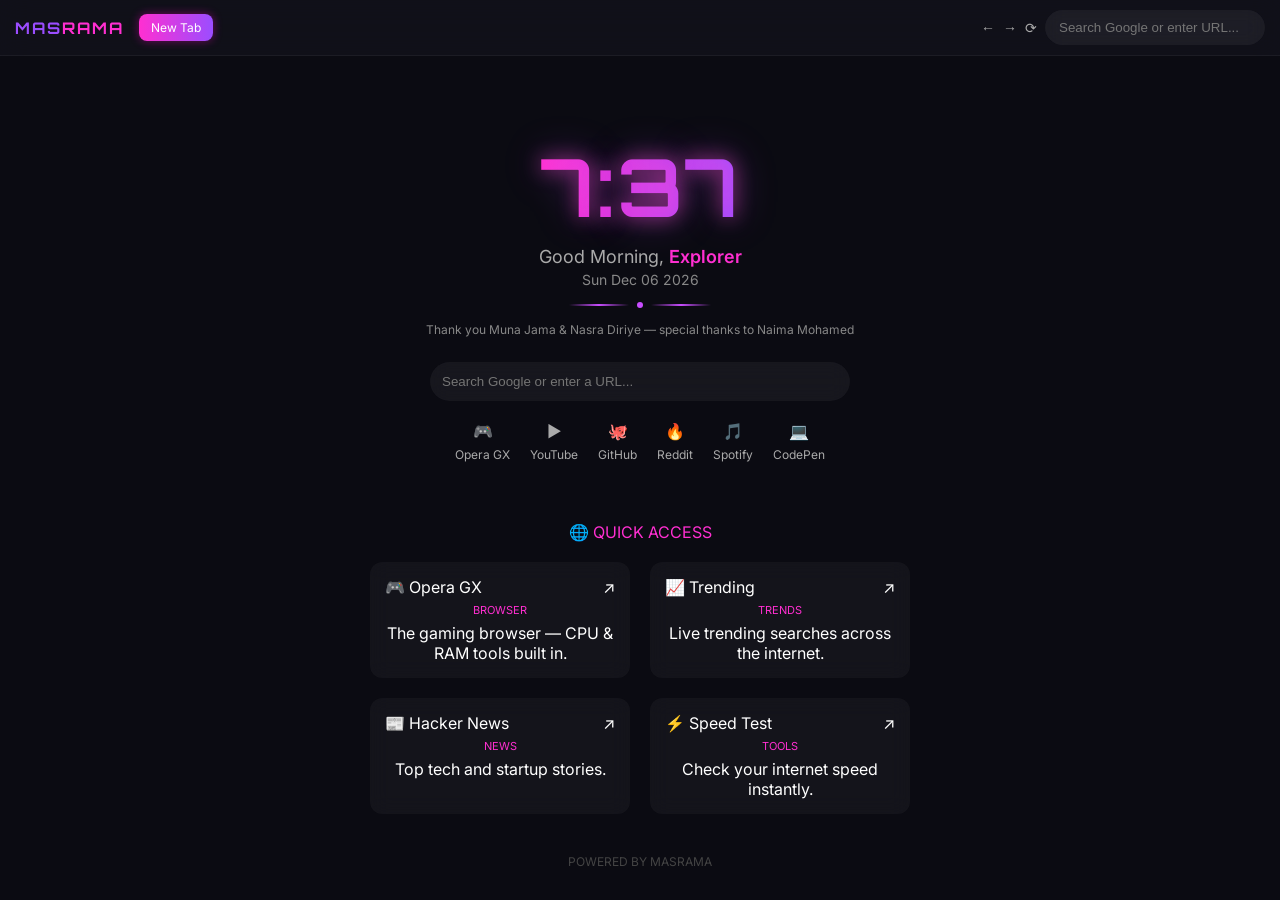
==== index.html @ 26931ff7 "Update index.html" ====
<!DOCTYPE html>
<html>
<head>
  <title>Masrama</title>

  <link rel="stylesheet" href="style.css">
  <link rel="icon" href="assets/logo.png">

  <link href="https://fonts.googleapis.com/css2?family=Orbitron:wght@400;700&family=Inter:wght@300;400;600&display=swap" rel="stylesheet">
</head>

<body>

<div class="app">

  <!-- ✅ CLEAN TOP BAR -->
  <div class="topbar">

    <!-- LOGO (click = history) -->
    <div class="logo" onclick="toggleHistory()">
      MAS<span>RAMA</span>
    </div>

    <!-- TABS -->
    <div class="tabs" id="tabs"></div>

    <!-- NAV + SEARCH -->
    <div class="nav">

      <button class="navBtn">←</button>
      <button class="navBtn">→</button>
      <button class="navBtn">⟳</button>

      <input id="search" placeholder="Search Google or enter URL...">

    </div>

  </div>

  <!-- DASHBOARD -->
  <div class="dashboard">

    <!-- TIME -->
    <div class="timeBlock">
     <div class="timeWrap">
  <div class="time" id="time"></div>
  <div class="ampm" id="ampm"></div>
</div>
      
      <div class="greeting">
        Good Morning, <span>Explorer</span>
      </div>

      <div class="date" id="date"></div>

      <div class="divider">
        <span></span>
        <div class="dot"></div>
        <span></span>
      </div>

      <div class="thanks">
        Thank you Muna Jama & Nasra Diriye — special thanks to Naima Mohamed
      </div>
    </div>

    <!-- CENTER SEARCH -->
    <div class="searchBox">
      <input placeholder="Search Google or enter a URL...">
    </div>

    <!-- APPS -->
    <div class="apps">
      <div class="appItem">🎮<span>Opera GX</span></div>
      <div class="appItem">▶<span>YouTube</span></div>
      <div class="appItem">🐙<span>GitHub</span></div>
      <div class="appItem">🔥<span>Reddit</span></div>
      <div class="appItem">🎵<span>Spotify</span></div>
      <div class="appItem">💻<span>CodePen</span></div>
    </div>

    <!-- QUICK ACCESS -->
    <div class="quick">
      <div class="quickTitle">🌐 QUICK ACCESS</div>

      <div class="cards">

        <div class="card">
          <div class="cardTop">
            <span>🎮 Opera GX</span>
            <span class="open">↗</span>
          </div>
          <div class="tag">BROWSER</div>
          <p>The gaming browser — CPU & RAM tools built in.</p>
        </div>

        <div class="card">
          <div class="cardTop">
            <span>📈 Trending</span>
            <span class="open">↗</span>
          </div>
          <div class="tag">TRENDS</div>
          <p>Live trending searches across the internet.</p>
        </div>

        <div class="card">
          <div class="cardTop">
            <span>📰 Hacker News</span>
            <span class="open">↗</span>
          </div>
          <div class="tag">NEWS</div>
          <p>Top tech and startup stories.</p>
        </div>

        <div class="card">
          <div class="cardTop">
            <span>⚡ Speed Test</span>
            <span class="open">↗</span>
          </div>
          <div class="tag">TOOLS</div>
          <p>Check your internet speed instantly.</p>
        </div>

      </div>
    </div>

    <div class="footer">POWERED BY MASRAMA</div>

  </div>

</div>

<script src="main.js"></script>
</body>
</html>
---- style.css ----
/* RESET */
* {
  margin: 0;
  padding: 0;
  box-sizing: border-box;
}

/* BODY */
body {
  font-family: 'Inter', sans-serif;
  background: radial-gradient(circle at top, #1a0f25, #05060d 70%);
  color: #fff;
  overflow-x: hidden;
}

/* APP */
.app {
  width: 100%;
  height: 100vh;
}

/* ================= TOP BAR ================= */

.topbar {
  display: flex;
  align-items: center;
  justify-content: space-between;

  padding: 10px 20px;
  background: rgba(10, 10, 20, 0.6);
  backdrop-filter: blur(12px);
  border-bottom: 1px solid rgba(255,255,255,0.05);
}

/* LEFT */
.left {
  display: flex;
  align-items: center;
  gap: 10px;
}

.logo {
  font-weight: 700;
  letter-spacing: 2px;
  color: #9b4dff;
}

.logo span {
  color: #ff2fd1;
}

/* NAV BUTTONS */
.navBtn {
  background: transparent;
  border: none;
  color: #aaa;
  font-size: 14px;
  cursor: pointer;
  transition: 0.2s;
}

.navBtn:hover {
  color: #fff;
}

/* CENTER */
.center {
  display: flex;
  align-items: center;
  gap: 12px;
  width: 60%;
}

/* TABS */
.tabs {
  display: flex;
  gap: 6px;
}

.tab {
  padding: 6px 12px;
  background: rgba(255,255,255,0.05);
  border-radius: 8px;
  font-size: 13px;
  color: #bbb;

  cursor: pointer;
  transition: all 0.25s ease;
}

.tab:hover {
  background: rgba(255,255,255,0.1);
  color: #fff;
}

.tab.active {
  color: #fff;
  background: linear-gradient(90deg, #9b4dff, #ff2fd1);
  box-shadow: 0 0 10px rgba(255, 0, 200, 0.6);
}

.tab.add {
  font-weight: bold;
}

/* SEARCH */
#search {
  flex: 1;
  padding: 10px 14px;

  background: rgba(255,255,255,0.05);
  border: none;
  border-radius: 20px;

  color: #fff;
  outline: none;

  backdrop-filter: blur(10px);
  transition: 0.3s;
}

#search:focus {
  background: rgba(255,255,255,0.1);
  box-shadow: 0 0 12px rgba(255,0,200,0.4);
}

/* RIGHT */
.right {
  display: flex;
  gap: 10px;
}

.iconBtn {
  background: transparent;
  border: none;
  color: #aaa;
  cursor: pointer;
  transition: 0.2s;
}

.iconBtn:hover {
  color: #fff;
}

/* ================= DASHBOARD ================= */

.dashboard {
  text-align: center;
  padding-top: 60px;
}

/* TIME */
.time {
  font-family: 'Orbitron', sans-serif;
  font-size: 90px;

  background: linear-gradient(90deg, #ff2fd1, #9b4dff);
  -webkit-background-clip: text;
  -webkit-text-fill-color: transparent;

  text-shadow: 0 0 20px rgba(255, 0, 200, 0.6);
}

/* GREETING */
.greeting {
  font-size: 18px;
  color: #aaa;
}

.greeting span {
  color: #c84dff;
  font-weight: 600;
}

.greeting span {
  color: #ff2fd1;
}

/* DATE */
.date {
  font-size: 14px;
  color: #777;
  margin-top: 4px;
}

/* LINE */
.line {
  width: 120px;
  height: 2px;
  margin: 12px auto;

  background: linear-gradient(90deg, transparent, #ff2fd1, transparent);
}

/* SEARCH BOX */
.searchBox input {
  margin-top: 25px;
  width: 420px;
  padding: 14px;

  border-radius: 20px;
  border: none;

  background: rgba(255,255,255,0.05);
  color: #fff;

  backdrop-filter: blur(10px);
}

.searchBox input:focus {
  box-shadow: 0 0 15px rgba(255,0,200,0.5);
}

/* APPS */
.apps {
  margin-top: 40px;
  display: flex;
  justify-content: center;
  gap: 25px;
}

.appItem {
  text-align: center;
  color: #aaa;
  cursor: pointer;
  transition: 0.25s;
}

.appItem span {
  display: block;
  margin-top: 6px;
  font-size: 12px;
}

.appItem:hover {
  transform: translateY(-5px);
  color: #fff;
  text-shadow: 0 0 10px #ff2fd1;
}

/* ================= QUICK ACCESS ================= */

.quick {
  margin-top: 60px;
}

.quickTitle {
  color: #ff2fd1;
  margin-bottom: 20px;
}

/* CARDS */
.cards {
  display: grid;
  grid-template-columns: repeat(2, 260px);
  gap: 20px;
  justify-content: center;
}

.card {
  padding: 15px;
  border-radius: 12px;

  background: rgba(255,255,255,0.04);
  backdrop-filter: blur(10px);

  transition: 0.3s;
}

.card:hover {
  transform: translateY(-6px) scale(1.02);
  box-shadow: 0 0 20px rgba(255,0,200,0.4);
}

/* CARD TOP */
.cardTop {
  display: flex;
  justify-content: space-between;
  margin-bottom: 6px;
}

/* TAG */
.tag {
  font-size: 11px;
  color: #ff2fd1;
  margin-bottom: 6px;
}

/* FOOTER */
.footer {
  margin-top: 40px;
  color: #444;
  font-size: 12px;
}

/* ================= MONITOR ================= */

.monitor {
  position: fixed;
  bottom: 20px;
  right: 20px;

  padding: 15px;
  border-radius: 12px;

  background: rgba(255,255,255,0.05);
  backdrop-filter: blur(10px);

  width: 200px;
}

.monitorTitle {
  color: #ff2fd1;
  margin-bottom: 10px;
}

/* STATS */
.stat {
  display: flex;
  align-items: center;
  justify-content: space-between;

  margin-bottom: 10px;
}

.bar {
  width: 80px;
  height: 4px;
  background: #333;
  border-radius: 4px;
  overflow: hidden;
}

.bar div {
  height: 100%;
  background: linear-gradient(90deg, #9b4dff, #ff2fd1);
}

.time {
  font-size: 110px;
  font-weight: 900;
  letter-spacing: 2px;

  background: linear-gradient(90deg, #ff4fd8, #b84dff);
  -webkit-background-clip: text;
  -webkit-text-fill-color: transparent;

  text-shadow:
    0 0 20px rgba(255, 77, 216, 0.6),
    0 0 40px rgba(184, 77, 255, 0.4);

  margin-bottom: 10px;
}

.divider {
  display: flex;
  align-items: center;
  justify-content: center;
  margin: 14px 0;
  gap: 8px;
}

.divider span {
  width: 60px;
  height: 2px;
  background: linear-gradient(90deg, transparent, #c84dff, transparent);
}

.dot {
  width: 6px;
  height: 6px;
  background: #c84dff;
  border-radius: 50%;
}

.thanks {
  font-size: 12px;
  color: #888;
  margin-top: 4px;
}

/* GX TAB GLOW */
.tab {
  position: relative;
  overflow: hidden;
}

.tabGlow {
  position: absolute;
  inset: 0;
  background: radial-gradient(circle at center, rgba(255,0,200,0.4), transparent 70%);
  opacity: 0;
  transition: 0.3s;
}

.tab:hover .tabGlow {
  opacity: 1;
}

/* TAB PREVIEW */
.tabPreview {
  position: fixed;
  width: 200px;
  padding: 10px;
  border-radius: 10px;

  background: rgba(20, 10, 30, 0.9);
  backdrop-filter: blur(12px);

  border: 1px solid rgba(255,255,255,0.1);

  opacity: 0;
  transform: translateY(10px) scale(0.95);
  transition: 0.2s ease;

  z-index: 9999;
}

.previewTitle {
  font-size: 12px;
  color: #ff2fd1;
  margin-bottom: 6px;
}

.previewBox {
  height: 80px;
  border-radius: 6px;
  background: rgba(255,255,255,0.05);
}

/* CLOSE BUTTON */
.tabClose {
  margin-left: 8px;
  font-size: 12px;
  opacity: 0;
  cursor: pointer;
}

.tab:hover .tabClose {
  opacity: 1;
}

/* DRAG VISUAL */
.tab:active {
  opacity: 0.6;
}

/* REAL PREVIEW */
.tabPreview {
  position: fixed;
  width: 260px;
  height: 160px;
  border-radius: 10px;
  overflow: hidden;

  background: #000;
  border: 1px solid rgba(255,255,255,0.1);

  opacity: 0;
  transform: translateY(10px);
  transition: 0.2s ease;

  z-index: 9999;
}

.tabPreview iframe {
  width: 100%;
  height: 100%;
}

/* HISTORY MENU */
#historyMenu {
  position: fixed;
  background: rgba(20,10,30,0.95);
  backdrop-filter: blur(12px);

  border-radius: 10px;
  padding: 10px;

  width: 250px;
  z-index: 9999;
}

.historyItem {
  padding: 6px;
  cursor: pointer;
  font-size: 13px;
}

.historyItem:hover {
  background: rgba(255,255,255,0.08);
}

/* CLOCK WRAP */
.timeWrap {
  position: relative;
  display: inline-block;
}

/* SMALL AM/PM */
.ampm {
  position: absolute;
  top: 10px;
  right: -25px;

  font-size: 14px;
  color: #ff2fd1;
  font-family: 'Orbitron', sans-serif;

  opacity: 0.8;
}

/* MATCH CLOCK TO MASRAMA STYLE */
.time {
  font-family: 'Orbitron', sans-serif;
  font-weight: 700;
}

/* MASRAMA MENU */
#masramaMenu {
  position: fixed;

  background: rgba(20,10,30,0.95);
  backdrop-filter: blur(12px);

  border-radius: 10px;
  padding: 10px;

  width: 200px;
  z-index: 9999;
}

/* MENU ITEMS */
.menuItem {
  padding: 8px;
  cursor: pointer;
  font-size: 14px;
  color: #ccc;
  transition: 0.2s;
}

.menuItem:hover {
  background: rgba(255,255,255,0.08);
  color: #fff;
}

/* LOGIN SPECIAL */
.menuItem.login {
  color: #ff2fd1;
}

* {
  margin: 0;
  padding: 0;
  box-sizing: border-box;
}

body {
  font-family: Inter, sans-serif;
  background: radial-gradient(circle at top, #140a1f, #05060d);
  color: white;
}

/* ================= TOPBAR ================= */
.topbar {
  position: sticky;
  top: 0;
  z-index: 999;

  display: flex;
  align-items: center;
  gap: 15px;

  padding: 10px 16px;
  background: rgba(10,10,20,0.4);
  backdrop-filter: blur(12px);
  transition: 0.3s;
}

.topbar.scrolled {
  background: rgba(10,10,20,0.8);
}

/* LOGO */
.logo {
  font-family: Orbitron;
  cursor: pointer;
  font-size: 16px;
}

.mas { color: #ff2fd1; }
.rama { color: #9b4dff; }

/* DROPDOWN MENU */
.menu {
  position: absolute;
  top: 50px;
  left: 10px;

  background: rgba(20,20,30,0.9);
  backdrop-filter: blur(10px);

  padding: 10px;
  border-radius: 10px;

  display: none;
  flex-direction: column;
  gap: 10px;
}

.menu div {
  font-size: 13px;
  color: #ccc;
  cursor: pointer;
}

.menu div:hover {
  color: white;
}

.loginRow {
  display: flex;
  align-items: center;
  gap: 8px;
}

.loginIcon {
  width: 18px;
  height: 18px;
}

/* TABS */
.tabs {
  display: flex;
  gap: 6px;
  flex: 1;
}

.tab {
  padding: 6px 12px;
  border-radius: 8px;
  background: rgba(255,255,255,0.06);
  font-size: 12px;
  cursor: pointer;
}

.tab.active {
  background: linear-gradient(90deg,#9b4dff,#ff2fd1);
  box-shadow: 0 0 10px rgba(255,0,200,0.4);
}

/* NAV */
.nav {
  display: flex;
  align-items: center;
  gap: 8px;
}

.nav input {
  padding: 8px 12px;
  border-radius: 20px;
  border: none;
  outline: none;

  background: rgba(255,255,255,0.06);
  color: white;
}

/* LOGIN ICON TOP RIGHT */
.topLogin {
  width: 22px;
  height: 22px;
  opacity: 0.8;
  cursor: pointer;
}

/* ================= DASHBOARD ================= */
.dashboard {
  text-align: center;
  padding-top: 80px;
}

/* CLOCK WRAP */
.timeWrap {
  display: flex;
  justify-content: center;
  align-items: flex-start;
  gap: 6px;
}

/* CLOCK */
.time {
  font-family: Orbitron;
  font-size: 90px;
  color: #ff2fd1;
}

/* AM/PM SMALL */
.ampm {
  font-size: 14px;
  color: #aaa;
  margin-top: 18px;
}

/* GREETING */
.greeting {
  color: #aaa;
}

.greeting span {
  color: #ff2fd1;
}

/* DATE */
.date {
  font-size: 14px;
  color: #777;
}

/* LINE */
.line {
  width: 120px;
  height: 2px;
  margin: 12px auto;
  background: linear-gradient(90deg,transparent,#ff2fd1,transparent);
}

/* SEARCH */
.searchBox input {
  margin-top: 25px;
  width: 420px;
  padding: 12px;

  border-radius: 20px;
  border: none;

  background: rgba(255,255,255,0.05);
  color: white;
}

*{
  margin:0;
  padding:0;
  box-sizing:border-box;
}

body{
  background:#0b0b12;
  color:#fff;
  font-family:Inter;
  overflow:hidden;
}

/* TOP BAR */
.topbar{
  display:flex;
  align-items:center;
  justify-content:space-between;
  padding:10px 15px;
  background:rgba(20,20,30,0.6);
  backdrop-filter:blur(15px);
}

/* BRAND */
.brand{
  cursor:pointer;
  position:relative;
  font-weight:700;
  letter-spacing:2px;
}

.m{color:#ff2fd1;}
.r{color:#9b4dff;}

/* MENU */
.menu{
  position:absolute;
  top:40px;
  left:0;
  background:rgba(20,20,30,0.95);
  backdrop-filter:blur(10px);
  padding:10px;
  border-radius:10px;
  display:none;
  min-width:140px;
}

.menu div{
  padding:8px;
  cursor:pointer;
  color:#aaa;
}

.menu div:hover{
  color:#fff;
}

.login{
  display:flex;
  gap:8px;
  align-items:center;
}

.login img{
  width:20px;
  height:20px;
  border-radius:50%;
}

/* TABS */
.tabs{
  display:flex;
  gap:6px;
}

.tab{
  padding:6px 12px;
  background:rgba(255,255,255,0.05);
  border-radius:8px;
  font-size:12px;
  cursor:pointer;
  transition:.2s;
}

.tab:hover{
  transform:translateY(-2px);
  box-shadow:0 0 10px #ff2fd1;
}

.tab.active{
  background:linear-gradient(90deg,#ff2fd1,#9b4dff);
}

/* NAV */
.nav{
  display:flex;
  gap:8px;
  align-items:center;
}

.nav input{
  width:220px;
  padding:8px;
  border:none;
  border-radius:20px;
  background:#1a1a25;
  color:#fff;
}

/* CLOCK */
.center{
  text-align:center;
  margin-top:60px;
}

.timeWrap{
  display:flex;
  align-items:flex-start;
  justify-content:center;
  gap:6px;
}

.time{
  font-family:Orbitron;
  font-size:80px;
  background:linear-gradient(90deg,#ff2fd1,#9b4dff);
  -webkit-background-clip:text;
  -webkit-text-fill-color:transparent;
}

.ampm{
  font-size:14px;
  color:#aaa;
  margin-top:20px;
}

/* DATE */
.date{
  color:#888;
}

/* APPS */
.apps{
  display:flex;
  justify-content:center;
  gap:20px;
  margin-top:20px;
  color:#aaa;
}

/* PREVIEW */
.preview{
  margin-top:30px;
  display:flex;
  justify-content:center;
}

iframe{
  width:80%;
  height:300px;
  border:none;
  border-radius:12px;
}
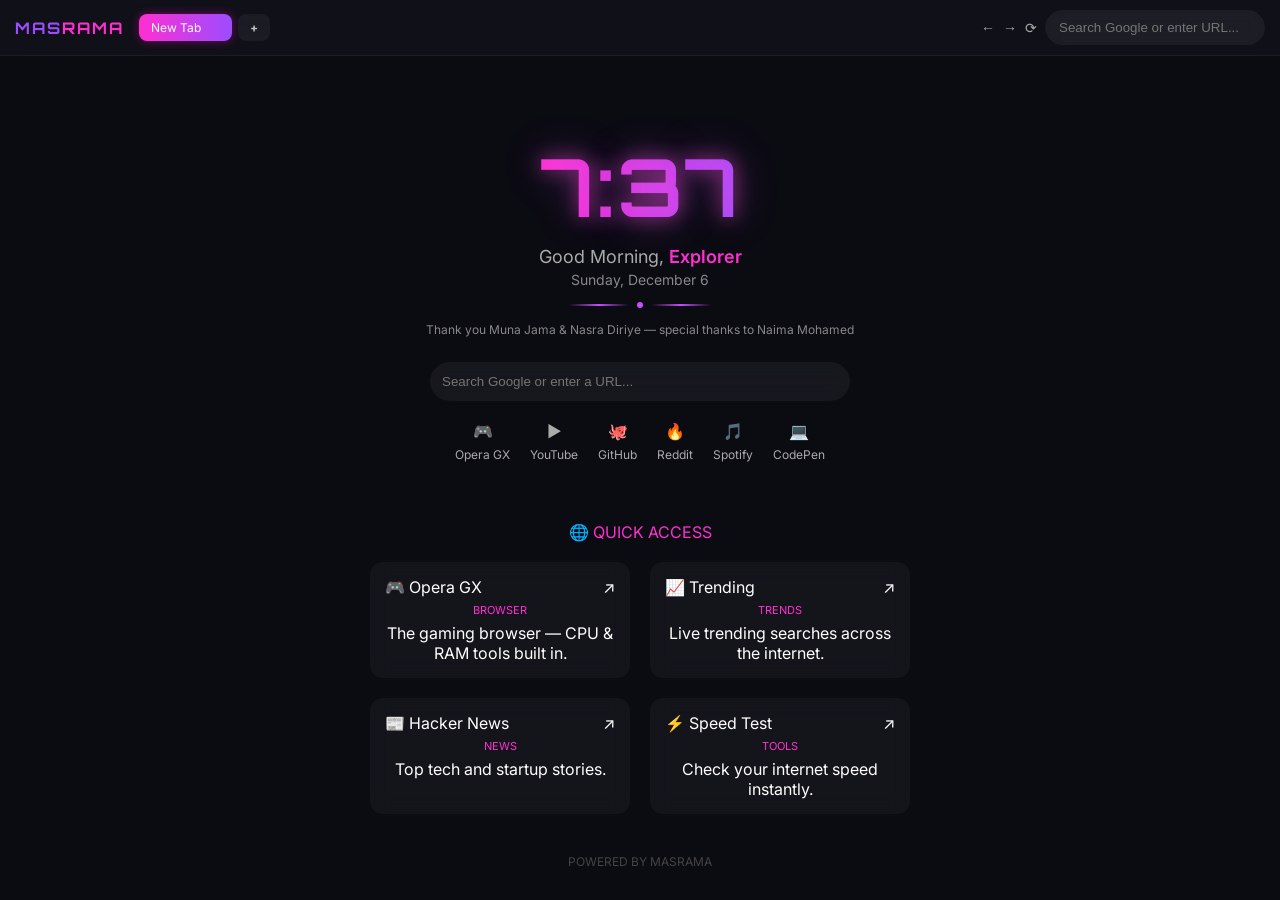
==== commit d61106e7: "Update index.html" ====
--- a/index.html
+++ b/index.html
@@ -36,7 +36,12 @@
     </div>
 
   </div>
-
+  
+<!-- REAL BROWSER VIEW -->
+<div id="browserView" class="browserView" style="display:none;">
+  <iframe id="webFrame"></iframe>
+</div>
+  
   <!-- DASHBOARD -->
   <div class="dashboard">
 
--- a/style.css
+++ b/style.css
@@ -901,3 +901,62 @@
   border:none;
   border-radius:12px;
 }
+
+/* PANEL SYSTEM */
+#panel {
+  position: fixed;
+  top: 80px;
+  left: 20px;
+
+  width: 260px;
+  padding: 12px;
+
+  background: rgba(20,10,30,0.95);
+  backdrop-filter: blur(14px);
+
+  border-radius: 12px;
+  border: 1px solid rgba(255,255,255,0.08);
+
+  z-index: 9999;
+
+  animation: fadeIn 0.2s ease;
+}
+
+.panelHeader {
+  display: flex;
+  justify-content: space-between;
+  margin-bottom: 10px;
+
+  color: #ff2fd1;
+  font-weight: 600;
+}
+
+.panelContent {
+  font-size: 13px;
+  color: #aaa;
+}
+
+/* LOGIN ICON */
+.loginIcon {
+  width: 18px;
+  height: 18px;
+}
+
+/* MENU LOGIN ROW */
+.loginRow {
+  display: flex;
+  align-items: center;
+  gap: 8px;
+}
+
+/* FADE */
+@keyframes fadeIn {
+  from {
+    opacity: 0;
+    transform: translateY(-10px);
+  }
+  to {
+    opacity: 1;
+    transform: translateY(0);
+  }
+}
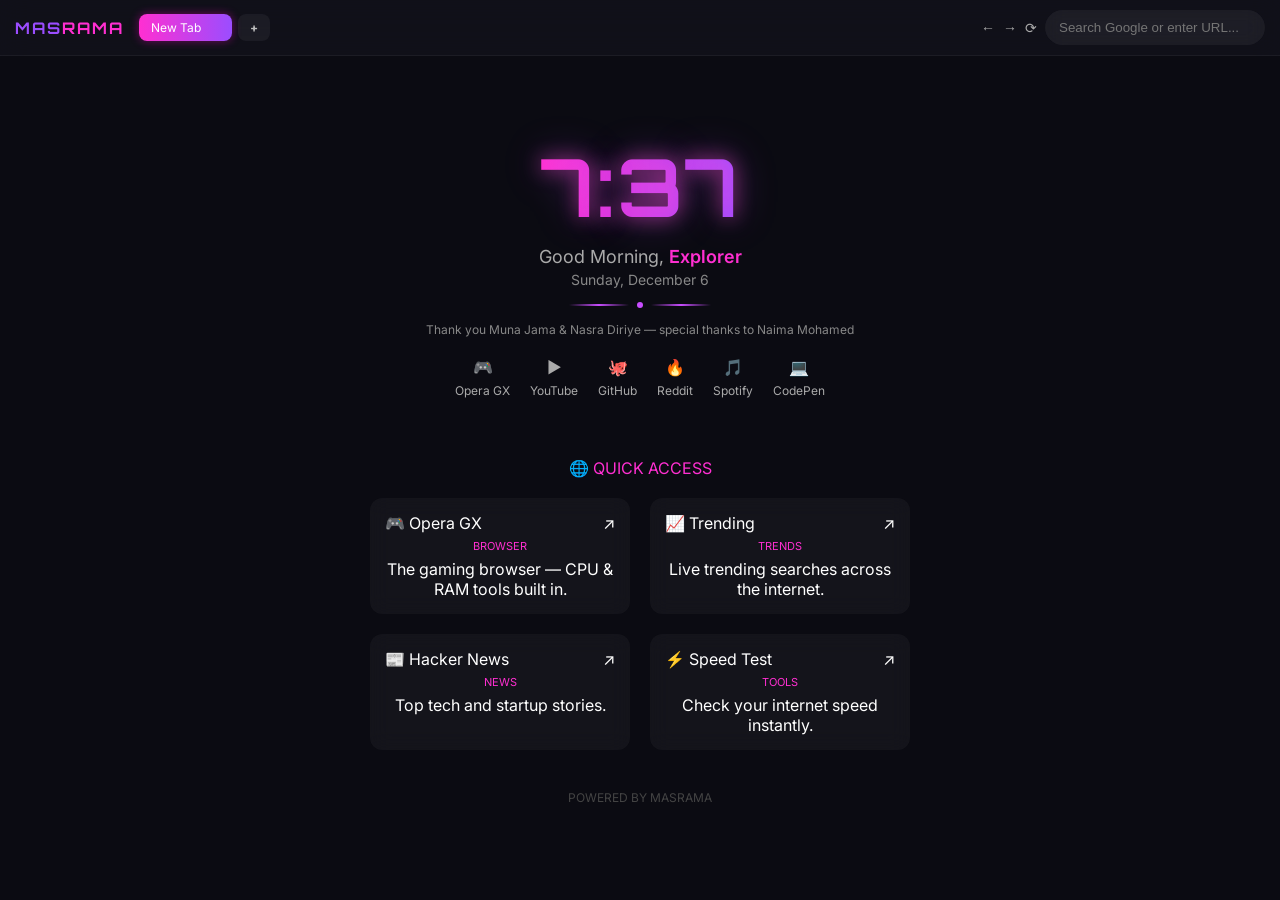
==== commit 6db3ff21: "Update index.html" ====
--- a/index.html
+++ b/index.html
@@ -69,10 +69,11 @@
       </div>
     </div>
 
-    <!-- CENTER SEARCH -->
-    <div class="searchBox">
-      <input placeholder="Search Google or enter a URL...">
-    </div>
+  <div class="searchBox">
+  <div class="gcse-search"></div>
+</div>
+
+<script async src="https://cse.google.com/cse.js?cx=92e176912fcfa4f7d"></script>
 
     <!-- APPS -->
     <div class="apps">
--- a/style.css
+++ b/style.css
@@ -960,3 +960,24 @@
     transform: translateY(0);
   }
 }
+
+/* =========================
+   REAL BROWSER VIEW
+========================= */
+.browserView {
+  position: absolute;
+  top: 60px;
+  left: 0;
+  width: 100%;
+  height: calc(100vh - 60px);
+
+  background: #0b0b12;
+  z-index: 5;
+}
+
+#webFrame {
+  width: 100%;
+  height: 100%;
+  border: none;
+  background: #000;
+}
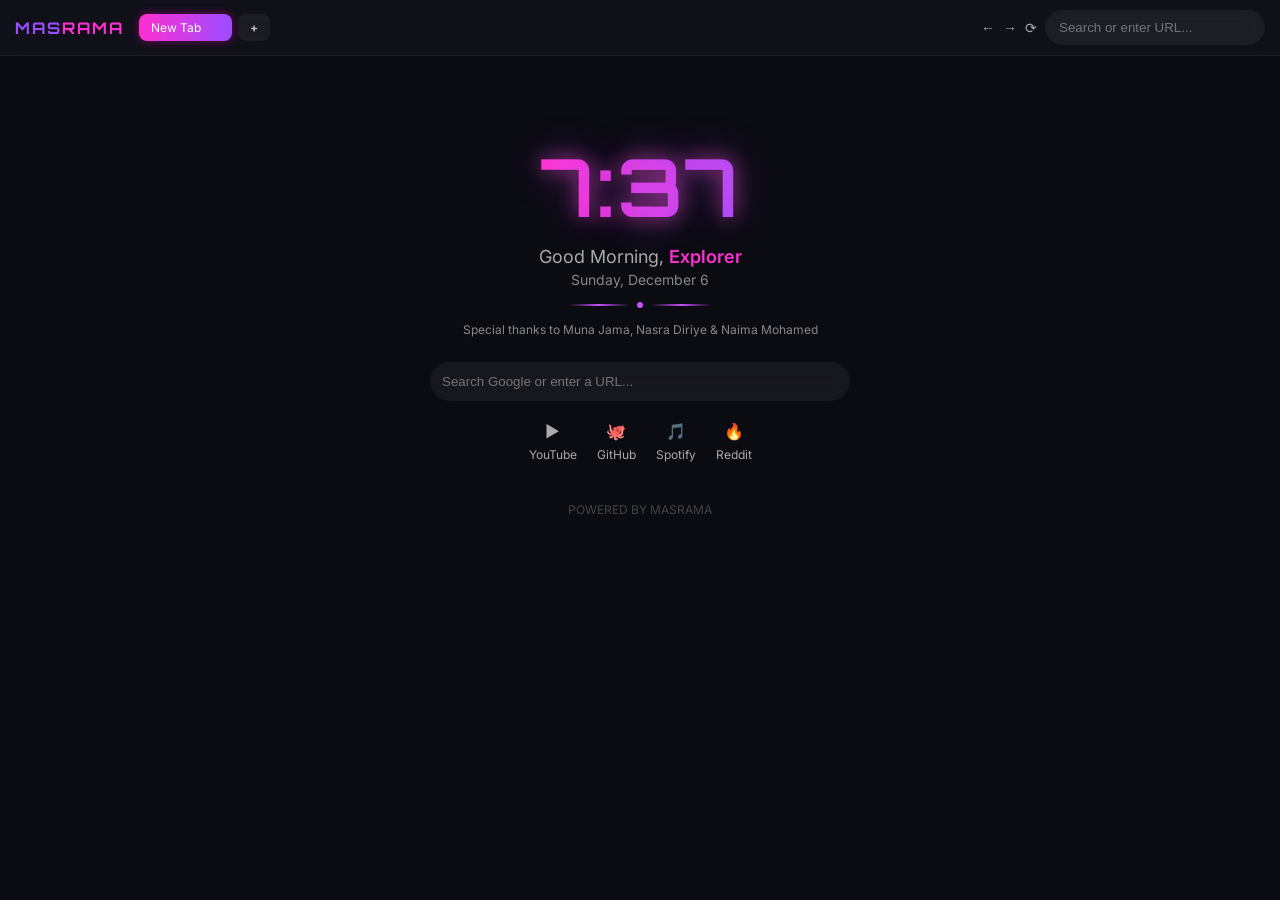
==== commit bd7b033c: "Update index.html" ====
--- a/index.html
+++ b/index.html
@@ -1,139 +1,55 @@
 <!DOCTYPE html>
-<html>
+<html lang="en">
 <head>
+  <meta charset="UTF-8">
   <title>Masrama</title>
-
   <link rel="stylesheet" href="style.css">
   <link rel="icon" href="assets/logo.png">
-
   <link href="https://fonts.googleapis.com/css2?family=Orbitron:wght@400;700&family=Inter:wght@300;400;600&display=swap" rel="stylesheet">
 </head>
-
 <body>
 
 <div class="app">
-
-  <!-- ✅ CLEAN TOP BAR -->
   <div class="topbar">
-
-    <!-- LOGO (click = history) -->
-    <div class="logo" onclick="toggleHistory()">
-      MAS<span>RAMA</span>
+    <div class="logo" onclick="toggleHistory()">MAS<span>RAMA</span></div>
+    <div class="tabs" id="tabs"></div>
+    <div class="nav">
+      <button class="navBtn" onclick="goBack()">←</button>
+      <button class="navBtn" onclick="goForward()">→</button>
+      <button class="navBtn" onclick="reloadFrame()">⟳</button>
+      <input id="search" placeholder="Search or enter URL..." onkeydown="if(event.key==='Enter') go('search')">
+    </div>
+  </div>
+  
+  <div id="browserView" class="browserView" style="display:none;">
+    <iframe id="webFrame" src=""></iframe>
+  </div>
+  
+  <div class="dashboard" id="dashboard">
+    <div class="timeBlock">
+      <div class="timeWrap">
+        <div class="time" id="time"></div>
+        <div class="ampm" id="ampm"></div>
+      </div>
+      <div class="greeting">Good Morning, <span>Explorer</span></div>
+      <div class="date" id="date"></div>
+      <div class="divider"><span></span><div class="dot"></div><span></span></div>
+      <div class="thanks">Special thanks to Muna Jama, Nasra Diriye & Naima Mohamed</div>
     </div>
 
-    <!-- TABS -->
-    <div class="tabs" id="tabs"></div>
-
-    <!-- NAV + SEARCH -->
-    <div class="nav">
-
-      <button class="navBtn">←</button>
-      <button class="navBtn">→</button>
-      <button class="navBtn">⟳</button>
-
-      <input id="search" placeholder="Search Google or enter URL...">
-
+    <div class="searchBox">
+      <input id="centerSearch" placeholder="Search Google or enter a URL..." onkeydown="if(event.key==='Enter') go('centerSearch')">
     </div>
 
-  </div>
-  
-<!-- REAL BROWSER VIEW -->
-<div id="browserView" class="browserView" style="display:none;">
-  <iframe id="webFrame"></iframe>
-</div>
-  
-  <!-- DASHBOARD -->
-  <div class="dashboard">
-
-    <!-- TIME -->
-    <div class="timeBlock">
-     <div class="timeWrap">
-  <div class="time" id="time"></div>
-  <div class="ampm" id="ampm"></div>
-</div>
-      
-      <div class="greeting">
-        Good Morning, <span>Explorer</span>
-      </div>
-
-      <div class="date" id="date"></div>
-
-      <div class="divider">
-        <span></span>
-        <div class="dot"></div>
-        <span></span>
-      </div>
-
-      <div class="thanks">
-        Thank you Muna Jama & Nasra Diriye — special thanks to Naima Mohamed
-      </div>
-    </div>
-
-  <div class="searchBox">
-  <div class="gcse-search"></div>
-</div>
-
-<script async src="https://cse.google.com/cse.js?cx=92e176912fcfa4f7d"></script>
-
-    <!-- APPS -->
     <div class="apps">
-      <div class="appItem">🎮<span>Opera GX</span></div>
-      <div class="appItem">▶<span>YouTube</span></div>
-      <div class="appItem">🐙<span>GitHub</span></div>
-      <div class="appItem">🔥<span>Reddit</span></div>
-      <div class="appItem">🎵<span>Spotify</span></div>
-      <div class="appItem">💻<span>CodePen</span></div>
-    </div>
-
-    <!-- QUICK ACCESS -->
-    <div class="quick">
-      <div class="quickTitle">🌐 QUICK ACCESS</div>
-
-      <div class="cards">
-
-        <div class="card">
-          <div class="cardTop">
-            <span>🎮 Opera GX</span>
-            <span class="open">↗</span>
-          </div>
-          <div class="tag">BROWSER</div>
-          <p>The gaming browser — CPU & RAM tools built in.</p>
-        </div>
-
-        <div class="card">
-          <div class="cardTop">
-            <span>📈 Trending</span>
-            <span class="open">↗</span>
-          </div>
-          <div class="tag">TRENDS</div>
-          <p>Live trending searches across the internet.</p>
-        </div>
-
-        <div class="card">
-          <div class="cardTop">
-            <span>📰 Hacker News</span>
-            <span class="open">↗</span>
-          </div>
-          <div class="tag">NEWS</div>
-          <p>Top tech and startup stories.</p>
-        </div>
-
-        <div class="card">
-          <div class="cardTop">
-            <span>⚡ Speed Test</span>
-            <span class="open">↗</span>
-          </div>
-          <div class="tag">TOOLS</div>
-          <p>Check your internet speed instantly.</p>
-        </div>
-
-      </div>
+      <div class="appItem" onclick="loadUrl('https://www.youtube.com')">▶<span>YouTube</span></div>
+      <div class="appItem" onclick="loadUrl('https://www.github.com')">🐙<span>GitHub</span></div>
+      <div class="appItem" onclick="loadUrl('https://www.spotify.com')">🎵<span>Spotify</span></div>
+      <div class="appItem" onclick="loadUrl('https://www.reddit.com')">🔥<span>Reddit</span></div>
     </div>
 
     <div class="footer">POWERED BY MASRAMA</div>
-
   </div>
-
 </div>
 
 <script src="main.js"></script>
--- a/style.css
+++ b/style.css
@@ -981,3 +981,23 @@
   border: none;
   background: #000;
 }
+
+.gsc-control-cse {
+  background: transparent !important;
+  border: none !important;
+}
+
+.gsc-search-box {
+  background: rgba(255,255,255,0.05) !important;
+  border-radius: 20px !important;
+  padding: 10px !important;
+  backdrop-filter: blur(10px);
+}
+
+.gsc-input {
+  color: white !important;
+}
+
+.gsc-search-button {
+  border-radius: 10px !important;
+}
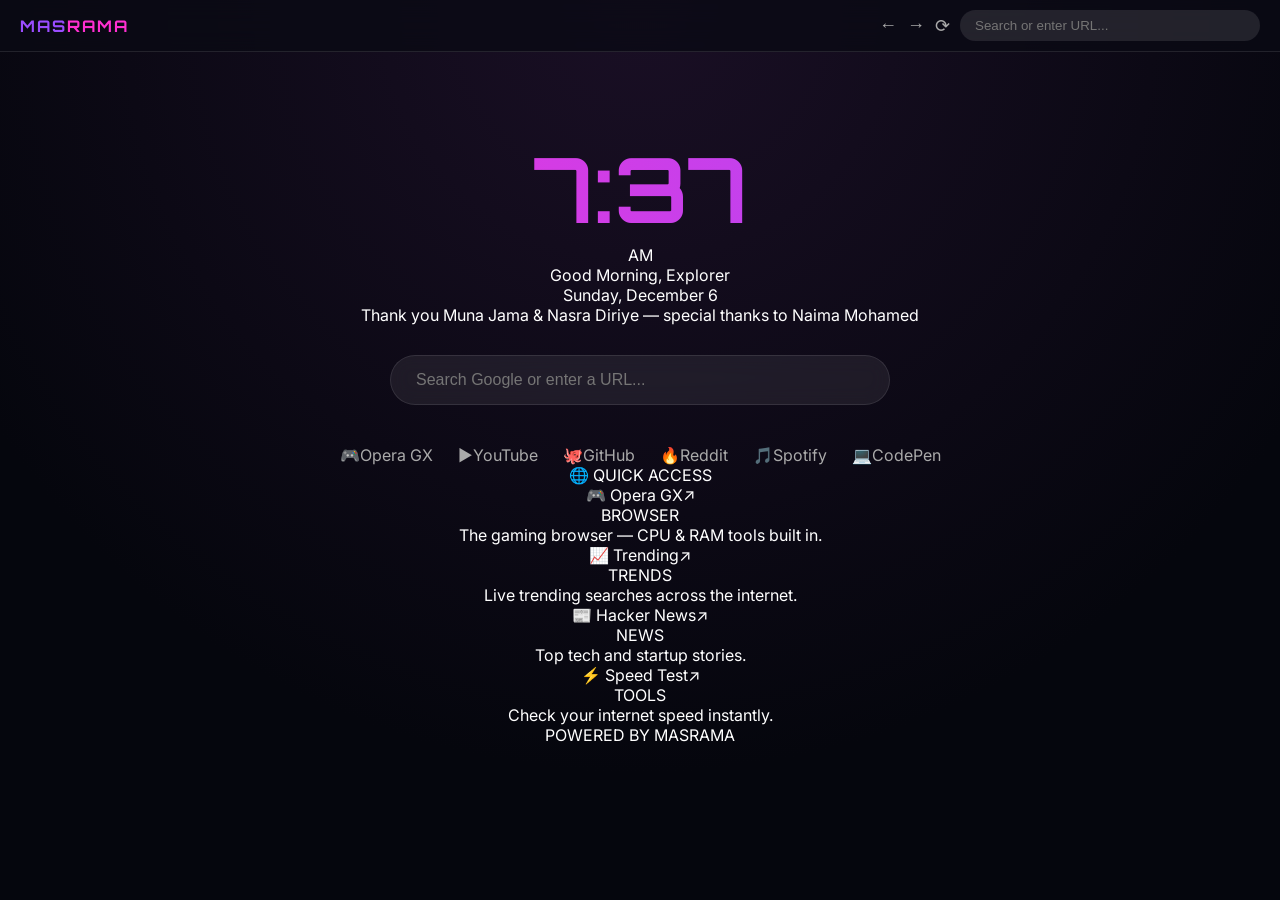
==== commit e21d23e4: "Update index.html" ====
--- a/index.html
+++ b/index.html
@@ -1,7 +1,6 @@
 <!DOCTYPE html>
-<html lang="en">
+<html>
 <head>
-  <meta charset="UTF-8">
   <title>Masrama</title>
   <link rel="stylesheet" href="style.css">
   <link rel="icon" href="assets/logo.png">
@@ -11,21 +10,21 @@
 
 <div class="app">
   <div class="topbar">
-    <div class="logo" onclick="toggleHistory()">MAS<span>RAMA</span></div>
+    <div class="logo" onclick="goHome()">MAS<span>RAMA</span></div>
     <div class="tabs" id="tabs"></div>
     <div class="nav">
-      <button class="navBtn" onclick="goBack()">←</button>
-      <button class="navBtn" onclick="goForward()">→</button>
-      <button class="navBtn" onclick="reloadFrame()">⟳</button>
+      <button class="navBtn" onclick="history.back()">←</button>
+      <button class="navBtn" onclick="history.forward()">→</button>
+      <button class="navBtn" onclick="location.reload()">⟳</button>
       <input id="search" placeholder="Search or enter URL..." onkeydown="if(event.key==='Enter') go('search')">
     </div>
   </div>
   
   <div id="browserView" class="browserView" style="display:none;">
-    <iframe id="webFrame" src=""></iframe>
+    <iframe id="webFrame"></iframe>
   </div>
   
-  <div class="dashboard" id="dashboard">
+  <div class="dashboard" id="mainDashboard">
     <div class="timeBlock">
       <div class="timeWrap">
         <div class="time" id="time"></div>
@@ -34,7 +33,7 @@
       <div class="greeting">Good Morning, <span>Explorer</span></div>
       <div class="date" id="date"></div>
       <div class="divider"><span></span><div class="dot"></div><span></span></div>
-      <div class="thanks">Special thanks to Muna Jama, Nasra Diriye & Naima Mohamed</div>
+      <div class="thanks">Thank you Muna Jama & Nasra Diriye — special thanks to Naima Mohamed</div>
     </div>
 
     <div class="searchBox">
@@ -42,10 +41,38 @@
     </div>
 
     <div class="apps">
-      <div class="appItem" onclick="loadUrl('https://www.youtube.com')">▶<span>YouTube</span></div>
-      <div class="appItem" onclick="loadUrl('https://www.github.com')">🐙<span>GitHub</span></div>
-      <div class="appItem" onclick="loadUrl('https://www.spotify.com')">🎵<span>Spotify</span></div>
-      <div class="appItem" onclick="loadUrl('https://www.reddit.com')">🔥<span>Reddit</span></div>
+      <div class="appItem" onclick="loadSite('https://www.opera.com/gx')">🎮<span>Opera GX</span></div>
+      <div class="appItem" onclick="loadSite('https://www.youtube.com')">▶<span>YouTube</span></div>
+      <div class="appItem" onclick="loadSite('https://www.github.com')">🐙<span>GitHub</span></div>
+      <div class="appItem" onclick="loadSite('https://www.reddit.com')">🔥<span>Reddit</span></div>
+      <div class="appItem" onclick="loadSite('https://www.spotify.com')">🎵<span>Spotify</span></div>
+      <div class="appItem" onclick="loadSite('https://codepen.io')">💻<span>CodePen</span></div>
+    </div>
+
+    <div class="quick">
+      <div class="quickTitle">🌐 QUICK ACCESS</div>
+      <div class="cards">
+        <div class="card" onclick="loadSite('https://www.opera.com/gx')">
+          <div class="cardTop"><span>🎮 Opera GX</span><span class="open">↗</span></div>
+          <div class="tag">BROWSER</div>
+          <p>The gaming browser — CPU & RAM tools built in.</p>
+        </div>
+        <div class="card" onclick="loadSite('https://trends.google.com')">
+          <div class="cardTop"><span>📈 Trending</span><span class="open">↗</span></div>
+          <div class="tag">TRENDS</div>
+          <p>Live trending searches across the internet.</p>
+        </div>
+        <div class="card" onclick="loadSite('https://news.ycombinator.com')">
+          <div class="cardTop"><span>📰 Hacker News</span><span class="open">↗</span></div>
+          <div class="tag">NEWS</div>
+          <p>Top tech and startup stories.</p>
+        </div>
+        <div class="card" onclick="loadSite('https://www.speedtest.net')">
+          <div class="cardTop"><span>⚡ Speed Test</span><span class="open">↗</span></div>
+          <div class="tag">TOOLS</div>
+          <p>Check your internet speed instantly.</p>
+        </div>
+      </div>
     </div>
 
     <div class="footer">POWERED BY MASRAMA</div>
--- a/style.css
+++ b/style.css
@@ -1,217 +1,130 @@
-/* RESET */
-* {
-  margin: 0;
-  padding: 0;
-  box-sizing: border-box;
+/* =========================
+   CORE STYLES
+========================= */
+* { 
+  margin: 0; 
+  padding: 0; 
+  box-sizing: border-box; 
 }
 
-/* BODY */
 body {
   font-family: 'Inter', sans-serif;
   background: radial-gradient(circle at top, #1a0f25, #05060d 70%);
   color: #fff;
-  overflow-x: hidden;
+  height: 100vh;
+  overflow: hidden; /* Keeps the site from scrolling weirdly */
 }
 
-/* APP */
-.app {
-  width: 100%;
-  height: 100vh;
+/* =========================
+   TOP BAR (Navigation)
+========================= */
+.topbar {
+  display: flex; 
+  align-items: center; 
+  justify-content: space-between;
+  padding: 10px 20px; 
+  background: rgba(10, 10, 20, 0.8);
+  backdrop-filter: blur(12px); 
+  border-bottom: 1px solid rgba(255,255,255,0.1);
+  position: relative;
+  z-index: 100;
 }
 
-/* ================= TOP BAR ================= */
+.logo { 
+  font-family: 'Orbitron'; 
+  font-weight: 700; 
+  letter-spacing: 2px; 
+  color: #9b4dff; 
+  cursor: pointer; 
+}
+.logo span { color: #ff2fd1; }
 
-.topbar {
-  display: flex;
-  align-items: center;
-  justify-content: space-between;
-
-  padding: 10px 20px;
-  background: rgba(10, 10, 20, 0.6);
-  backdrop-filter: blur(12px);
-  border-bottom: 1px solid rgba(255,255,255,0.05);
+.nav { 
+  display: flex; 
+  align-items: center; 
+  gap: 10px; 
+  flex: 1; 
+  justify-content: flex-end; 
 }
 
-/* LEFT */
-.left {
-  display: flex;
-  align-items: center;
-  gap: 10px;
+.nav input {
+  width: 300px; 
+  padding: 8px 15px; 
+  border-radius: 20px;
+  border: none; 
+  background: rgba(255,255,255,0.1); 
+  color: #fff; 
+  outline: none;
+  transition: 0.3s;
 }
 
-.logo {
-  font-weight: 700;
-  letter-spacing: 2px;
-  color: #9b4dff;
+.nav input:focus {
+  background: rgba(255,255,255,0.2);
+  box-shadow: 0 0 10px rgba(255, 47, 209, 0.5);
 }
 
-.logo span {
-  color: #ff2fd1;
-}
-
-/* NAV BUTTONS */
 .navBtn {
   background: transparent;
   border: none;
   color: #aaa;
-  font-size: 14px;
+  font-size: 18px;
   cursor: pointer;
-  transition: 0.2s;
 }
 
-.navBtn:hover {
-  color: #fff;
+/* =========================
+   DASHBOARD (The Home Screen)
+======================== */
+.dashboard { 
+  text-align: center; 
+  padding-top: 80px; 
+  display: block; /* Shown by default */
 }
 
-/* CENTER */
-.center {
-  display: flex;
-  align-items: center;
-  gap: 12px;
-  width: 60%;
+.time { 
+  font-family: 'Orbitron'; 
+  font-size: 90px; 
+  background: linear-gradient(90deg, #ff2fd1, #9b4dff); 
+  -webkit-background-clip: text; 
+  -webkit-text-fill-color: transparent; 
+  font-weight: 700;
 }
 
-/* TABS */
-.tabs {
-  display: flex;
-  gap: 6px;
-}
-
-.tab {
-  padding: 6px 12px;
-  background: rgba(255,255,255,0.05);
-  border-radius: 8px;
-  font-size: 13px;
-  color: #bbb;
-
-  cursor: pointer;
-  transition: all 0.25s ease;
-}
-
-.tab:hover {
-  background: rgba(255,255,255,0.1);
-  color: #fff;
-}
-
-.tab.active {
-  color: #fff;
-  background: linear-gradient(90deg, #9b4dff, #ff2fd1);
-  box-shadow: 0 0 10px rgba(255, 0, 200, 0.6);
-}
-
-.tab.add {
-  font-weight: bold;
-}
-
-/* SEARCH */
-#search {
-  flex: 1;
-  padding: 10px 14px;
-
-  background: rgba(255,255,255,0.05);
-  border: none;
-  border-radius: 20px;
-
-  color: #fff;
+.searchBox input {
+  margin-top: 30px; 
+  width: 500px; 
+  padding: 15px 25px; 
+  border-radius: 30px;
+  border: 1px solid rgba(255,255,255,0.1); 
+  background: rgba(255,255,255,0.07); 
+  color: #fff; 
   outline: none;
-
-  backdrop-filter: blur(10px);
-  transition: 0.3s;
-}
-
-#search:focus {
-  background: rgba(255,255,255,0.1);
-  box-shadow: 0 0 12px rgba(255,0,200,0.4);
-}
-
-/* RIGHT */
-.right {
-  display: flex;
-  gap: 10px;
-}
-
-.iconBtn {
-  background: transparent;
-  border: none;
-  color: #aaa;
-  cursor: pointer;
-  transition: 0.2s;
-}
-
-.iconBtn:hover {
-  color: #fff;
-}
-
-/* ================= DASHBOARD ================= */
-
-.dashboard {
-  text-align: center;
-  padding-top: 60px;
-}
-
-/* TIME */
-.time {
-  font-family: 'Orbitron', sans-serif;
-  font-size: 90px;
-
-  background: linear-gradient(90deg, #ff2fd1, #9b4dff);
-  -webkit-background-clip: text;
-  -webkit-text-fill-color: transparent;
-
-  text-shadow: 0 0 20px rgba(255, 0, 200, 0.6);
-}
-
-/* GREETING */
-.greeting {
-  font-size: 18px;
-  color: #aaa;
-}
-
-.greeting span {
-  color: #c84dff;
-  font-weight: 600;
-}
-
-.greeting span {
-  color: #ff2fd1;
-}
-
-/* DATE */
-.date {
-  font-size: 14px;
-  color: #777;
-  margin-top: 4px;
-}
-
-/* LINE */
-.line {
-  width: 120px;
-  height: 2px;
-  margin: 12px auto;
-
-  background: linear-gradient(90deg, transparent, #ff2fd1, transparent);
-}
-
-/* SEARCH BOX */
-.searchBox input {
-  margin-top: 25px;
-  width: 420px;
-  padding: 14px;
-
-  border-radius: 20px;
-  border: none;
-
-  background: rgba(255,255,255,0.05);
-  color: #fff;
-
+  font-size: 16px;
   backdrop-filter: blur(10px);
 }
 
-.searchBox input:focus {
-  box-shadow: 0 0 15px rgba(255,0,200,0.5);
+/* =========================
+   BROWSER VIEW (The Iframe)
+========================= */
+.browserView {
+  position: absolute; 
+  top: 60px; /* Sits right under the topbar */
+  left: 0; 
+  width: 100%; 
+  height: calc(100vh - 60px);
+  background: #000; 
+  z-index: 10;
+  display: none; /* Hidden until search is used */
 }
 
-/* APPS */
+#webFrame { 
+  width: 100%; 
+  height: 100%; 
+  border: none; 
+}
+
+/* =========================
+   APPS & CARDS
+========================= */
 .apps {
   margin-top: 40px;
   display: flex;
@@ -220,784 +133,12 @@
 }
 
 .appItem {
-  text-align: center;
+  cursor: pointer;
+  transition: 0.3s;
   color: #aaa;
-  cursor: pointer;
-  transition: 0.25s;
-}
-
-.appItem span {
-  display: block;
-  margin-top: 6px;
-  font-size: 12px;
 }
 
 .appItem:hover {
+  color: #ff2fd1;
   transform: translateY(-5px);
-  color: #fff;
-  text-shadow: 0 0 10px #ff2fd1;
 }
-
-/* ================= QUICK ACCESS ================= */
-
-.quick {
-  margin-top: 60px;
-}
-
-.quickTitle {
-  color: #ff2fd1;
-  margin-bottom: 20px;
-}
-
-/* CARDS */
-.cards {
-  display: grid;
-  grid-template-columns: repeat(2, 260px);
-  gap: 20px;
-  justify-content: center;
-}
-
-.card {
-  padding: 15px;
-  border-radius: 12px;
-
-  background: rgba(255,255,255,0.04);
-  backdrop-filter: blur(10px);
-
-  transition: 0.3s;
-}
-
-.card:hover {
-  transform: translateY(-6px) scale(1.02);
-  box-shadow: 0 0 20px rgba(255,0,200,0.4);
-}
-
-/* CARD TOP */
-.cardTop {
-  display: flex;
-  justify-content: space-between;
-  margin-bottom: 6px;
-}
-
-/* TAG */
-.tag {
-  font-size: 11px;
-  color: #ff2fd1;
-  margin-bottom: 6px;
-}
-
-/* FOOTER */
-.footer {
-  margin-top: 40px;
-  color: #444;
-  font-size: 12px;
-}
-
-/* ================= MONITOR ================= */
-
-.monitor {
-  position: fixed;
-  bottom: 20px;
-  right: 20px;
-
-  padding: 15px;
-  border-radius: 12px;
-
-  background: rgba(255,255,255,0.05);
-  backdrop-filter: blur(10px);
-
-  width: 200px;
-}
-
-.monitorTitle {
-  color: #ff2fd1;
-  margin-bottom: 10px;
-}
-
-/* STATS */
-.stat {
-  display: flex;
-  align-items: center;
-  justify-content: space-between;
-
-  margin-bottom: 10px;
-}
-
-.bar {
-  width: 80px;
-  height: 4px;
-  background: #333;
-  border-radius: 4px;
-  overflow: hidden;
-}
-
-.bar div {
-  height: 100%;
-  background: linear-gradient(90deg, #9b4dff, #ff2fd1);
-}
-
-.time {
-  font-size: 110px;
-  font-weight: 900;
-  letter-spacing: 2px;
-
-  background: linear-gradient(90deg, #ff4fd8, #b84dff);
-  -webkit-background-clip: text;
-  -webkit-text-fill-color: transparent;
-
-  text-shadow:
-    0 0 20px rgba(255, 77, 216, 0.6),
-    0 0 40px rgba(184, 77, 255, 0.4);
-
-  margin-bottom: 10px;
-}
-
-.divider {
-  display: flex;
-  align-items: center;
-  justify-content: center;
-  margin: 14px 0;
-  gap: 8px;
-}
-
-.divider span {
-  width: 60px;
-  height: 2px;
-  background: linear-gradient(90deg, transparent, #c84dff, transparent);
-}
-
-.dot {
-  width: 6px;
-  height: 6px;
-  background: #c84dff;
-  border-radius: 50%;
-}
-
-.thanks {
-  font-size: 12px;
-  color: #888;
-  margin-top: 4px;
-}
-
-/* GX TAB GLOW */
-.tab {
-  position: relative;
-  overflow: hidden;
-}
-
-.tabGlow {
-  position: absolute;
-  inset: 0;
-  background: radial-gradient(circle at center, rgba(255,0,200,0.4), transparent 70%);
-  opacity: 0;
-  transition: 0.3s;
-}
-
-.tab:hover .tabGlow {
-  opacity: 1;
-}
-
-/* TAB PREVIEW */
-.tabPreview {
-  position: fixed;
-  width: 200px;
-  padding: 10px;
-  border-radius: 10px;
-
-  background: rgba(20, 10, 30, 0.9);
-  backdrop-filter: blur(12px);
-
-  border: 1px solid rgba(255,255,255,0.1);
-
-  opacity: 0;
-  transform: translateY(10px) scale(0.95);
-  transition: 0.2s ease;
-
-  z-index: 9999;
-}
-
-.previewTitle {
-  font-size: 12px;
-  color: #ff2fd1;
-  margin-bottom: 6px;
-}
-
-.previewBox {
-  height: 80px;
-  border-radius: 6px;
-  background: rgba(255,255,255,0.05);
-}
-
-/* CLOSE BUTTON */
-.tabClose {
-  margin-left: 8px;
-  font-size: 12px;
-  opacity: 0;
-  cursor: pointer;
-}
-
-.tab:hover .tabClose {
-  opacity: 1;
-}
-
-/* DRAG VISUAL */
-.tab:active {
-  opacity: 0.6;
-}
-
-/* REAL PREVIEW */
-.tabPreview {
-  position: fixed;
-  width: 260px;
-  height: 160px;
-  border-radius: 10px;
-  overflow: hidden;
-
-  background: #000;
-  border: 1px solid rgba(255,255,255,0.1);
-
-  opacity: 0;
-  transform: translateY(10px);
-  transition: 0.2s ease;
-
-  z-index: 9999;
-}
-
-.tabPreview iframe {
-  width: 100%;
-  height: 100%;
-}
-
-/* HISTORY MENU */
-#historyMenu {
-  position: fixed;
-  background: rgba(20,10,30,0.95);
-  backdrop-filter: blur(12px);
-
-  border-radius: 10px;
-  padding: 10px;
-
-  width: 250px;
-  z-index: 9999;
-}
-
-.historyItem {
-  padding: 6px;
-  cursor: pointer;
-  font-size: 13px;
-}
-
-.historyItem:hover {
-  background: rgba(255,255,255,0.08);
-}
-
-/* CLOCK WRAP */
-.timeWrap {
-  position: relative;
-  display: inline-block;
-}
-
-/* SMALL AM/PM */
-.ampm {
-  position: absolute;
-  top: 10px;
-  right: -25px;
-
-  font-size: 14px;
-  color: #ff2fd1;
-  font-family: 'Orbitron', sans-serif;
-
-  opacity: 0.8;
-}
-
-/* MATCH CLOCK TO MASRAMA STYLE */
-.time {
-  font-family: 'Orbitron', sans-serif;
-  font-weight: 700;
-}
-
-/* MASRAMA MENU */
-#masramaMenu {
-  position: fixed;
-
-  background: rgba(20,10,30,0.95);
-  backdrop-filter: blur(12px);
-
-  border-radius: 10px;
-  padding: 10px;
-
-  width: 200px;
-  z-index: 9999;
-}
-
-/* MENU ITEMS */
-.menuItem {
-  padding: 8px;
-  cursor: pointer;
-  font-size: 14px;
-  color: #ccc;
-  transition: 0.2s;
-}
-
-.menuItem:hover {
-  background: rgba(255,255,255,0.08);
-  color: #fff;
-}
-
-/* LOGIN SPECIAL */
-.menuItem.login {
-  color: #ff2fd1;
-}
-
-* {
-  margin: 0;
-  padding: 0;
-  box-sizing: border-box;
-}
-
-body {
-  font-family: Inter, sans-serif;
-  background: radial-gradient(circle at top, #140a1f, #05060d);
-  color: white;
-}
-
-/* ================= TOPBAR ================= */
-.topbar {
-  position: sticky;
-  top: 0;
-  z-index: 999;
-
-  display: flex;
-  align-items: center;
-  gap: 15px;
-
-  padding: 10px 16px;
-  background: rgba(10,10,20,0.4);
-  backdrop-filter: blur(12px);
-  transition: 0.3s;
-}
-
-.topbar.scrolled {
-  background: rgba(10,10,20,0.8);
-}
-
-/* LOGO */
-.logo {
-  font-family: Orbitron;
-  cursor: pointer;
-  font-size: 16px;
-}
-
-.mas { color: #ff2fd1; }
-.rama { color: #9b4dff; }
-
-/* DROPDOWN MENU */
-.menu {
-  position: absolute;
-  top: 50px;
-  left: 10px;
-
-  background: rgba(20,20,30,0.9);
-  backdrop-filter: blur(10px);
-
-  padding: 10px;
-  border-radius: 10px;
-
-  display: none;
-  flex-direction: column;
-  gap: 10px;
-}
-
-.menu div {
-  font-size: 13px;
-  color: #ccc;
-  cursor: pointer;
-}
-
-.menu div:hover {
-  color: white;
-}
-
-.loginRow {
-  display: flex;
-  align-items: center;
-  gap: 8px;
-}
-
-.loginIcon {
-  width: 18px;
-  height: 18px;
-}
-
-/* TABS */
-.tabs {
-  display: flex;
-  gap: 6px;
-  flex: 1;
-}
-
-.tab {
-  padding: 6px 12px;
-  border-radius: 8px;
-  background: rgba(255,255,255,0.06);
-  font-size: 12px;
-  cursor: pointer;
-}
-
-.tab.active {
-  background: linear-gradient(90deg,#9b4dff,#ff2fd1);
-  box-shadow: 0 0 10px rgba(255,0,200,0.4);
-}
-
-/* NAV */
-.nav {
-  display: flex;
-  align-items: center;
-  gap: 8px;
-}
-
-.nav input {
-  padding: 8px 12px;
-  border-radius: 20px;
-  border: none;
-  outline: none;
-
-  background: rgba(255,255,255,0.06);
-  color: white;
-}
-
-/* LOGIN ICON TOP RIGHT */
-.topLogin {
-  width: 22px;
-  height: 22px;
-  opacity: 0.8;
-  cursor: pointer;
-}
-
-/* ================= DASHBOARD ================= */
-.dashboard {
-  text-align: center;
-  padding-top: 80px;
-}
-
-/* CLOCK WRAP */
-.timeWrap {
-  display: flex;
-  justify-content: center;
-  align-items: flex-start;
-  gap: 6px;
-}
-
-/* CLOCK */
-.time {
-  font-family: Orbitron;
-  font-size: 90px;
-  color: #ff2fd1;
-}
-
-/* AM/PM SMALL */
-.ampm {
-  font-size: 14px;
-  color: #aaa;
-  margin-top: 18px;
-}
-
-/* GREETING */
-.greeting {
-  color: #aaa;
-}
-
-.greeting span {
-  color: #ff2fd1;
-}
-
-/* DATE */
-.date {
-  font-size: 14px;
-  color: #777;
-}
-
-/* LINE */
-.line {
-  width: 120px;
-  height: 2px;
-  margin: 12px auto;
-  background: linear-gradient(90deg,transparent,#ff2fd1,transparent);
-}
-
-/* SEARCH */
-.searchBox input {
-  margin-top: 25px;
-  width: 420px;
-  padding: 12px;
-
-  border-radius: 20px;
-  border: none;
-
-  background: rgba(255,255,255,0.05);
-  color: white;
-}
-
-*{
-  margin:0;
-  padding:0;
-  box-sizing:border-box;
-}
-
-body{
-  background:#0b0b12;
-  color:#fff;
-  font-family:Inter;
-  overflow:hidden;
-}
-
-/* TOP BAR */
-.topbar{
-  display:flex;
-  align-items:center;
-  justify-content:space-between;
-  padding:10px 15px;
-  background:rgba(20,20,30,0.6);
-  backdrop-filter:blur(15px);
-}
-
-/* BRAND */
-.brand{
-  cursor:pointer;
-  position:relative;
-  font-weight:700;
-  letter-spacing:2px;
-}
-
-.m{color:#ff2fd1;}
-.r{color:#9b4dff;}
-
-/* MENU */
-.menu{
-  position:absolute;
-  top:40px;
-  left:0;
-  background:rgba(20,20,30,0.95);
-  backdrop-filter:blur(10px);
-  padding:10px;
-  border-radius:10px;
-  display:none;
-  min-width:140px;
-}
-
-.menu div{
-  padding:8px;
-  cursor:pointer;
-  color:#aaa;
-}
-
-.menu div:hover{
-  color:#fff;
-}
-
-.login{
-  display:flex;
-  gap:8px;
-  align-items:center;
-}
-
-.login img{
-  width:20px;
-  height:20px;
-  border-radius:50%;
-}
-
-/* TABS */
-.tabs{
-  display:flex;
-  gap:6px;
-}
-
-.tab{
-  padding:6px 12px;
-  background:rgba(255,255,255,0.05);
-  border-radius:8px;
-  font-size:12px;
-  cursor:pointer;
-  transition:.2s;
-}
-
-.tab:hover{
-  transform:translateY(-2px);
-  box-shadow:0 0 10px #ff2fd1;
-}
-
-.tab.active{
-  background:linear-gradient(90deg,#ff2fd1,#9b4dff);
-}
-
-/* NAV */
-.nav{
-  display:flex;
-  gap:8px;
-  align-items:center;
-}
-
-.nav input{
-  width:220px;
-  padding:8px;
-  border:none;
-  border-radius:20px;
-  background:#1a1a25;
-  color:#fff;
-}
-
-/* CLOCK */
-.center{
-  text-align:center;
-  margin-top:60px;
-}
-
-.timeWrap{
-  display:flex;
-  align-items:flex-start;
-  justify-content:center;
-  gap:6px;
-}
-
-.time{
-  font-family:Orbitron;
-  font-size:80px;
-  background:linear-gradient(90deg,#ff2fd1,#9b4dff);
-  -webkit-background-clip:text;
-  -webkit-text-fill-color:transparent;
-}
-
-.ampm{
-  font-size:14px;
-  color:#aaa;
-  margin-top:20px;
-}
-
-/* DATE */
-.date{
-  color:#888;
-}
-
-/* APPS */
-.apps{
-  display:flex;
-  justify-content:center;
-  gap:20px;
-  margin-top:20px;
-  color:#aaa;
-}
-
-/* PREVIEW */
-.preview{
-  margin-top:30px;
-  display:flex;
-  justify-content:center;
-}
-
-iframe{
-  width:80%;
-  height:300px;
-  border:none;
-  border-radius:12px;
-}
-
-/* PANEL SYSTEM */
-#panel {
-  position: fixed;
-  top: 80px;
-  left: 20px;
-
-  width: 260px;
-  padding: 12px;
-
-  background: rgba(20,10,30,0.95);
-  backdrop-filter: blur(14px);
-
-  border-radius: 12px;
-  border: 1px solid rgba(255,255,255,0.08);
-
-  z-index: 9999;
-
-  animation: fadeIn 0.2s ease;
-}
-
-.panelHeader {
-  display: flex;
-  justify-content: space-between;
-  margin-bottom: 10px;
-
-  color: #ff2fd1;
-  font-weight: 600;
-}
-
-.panelContent {
-  font-size: 13px;
-  color: #aaa;
-}
-
-/* LOGIN ICON */
-.loginIcon {
-  width: 18px;
-  height: 18px;
-}
-
-/* MENU LOGIN ROW */
-.loginRow {
-  display: flex;
-  align-items: center;
-  gap: 8px;
-}
-
-/* FADE */
-@keyframes fadeIn {
-  from {
-    opacity: 0;
-    transform: translateY(-10px);
-  }
-  to {
-    opacity: 1;
-    transform: translateY(0);
-  }
-}
-
-/* =========================
-   REAL BROWSER VIEW
-========================= */
-.browserView {
-  position: absolute;
-  top: 60px;
-  left: 0;
-  width: 100%;
-  height: calc(100vh - 60px);
-
-  background: #0b0b12;
-  z-index: 5;
-}
-
-#webFrame {
-  width: 100%;
-  height: 100%;
-  border: none;
-  background: #000;
-}
-
-.gsc-control-cse {
-  background: transparent !important;
-  border: none !important;
-}
-
-.gsc-search-box {
-  background: rgba(255,255,255,0.05) !important;
-  border-radius: 20px !important;
-  padding: 10px !important;
-  backdrop-filter: blur(10px);
-}
-
-.gsc-input {
-  color: white !important;
-}
-
-.gsc-search-button {
-  border-radius: 10px !important;
-}
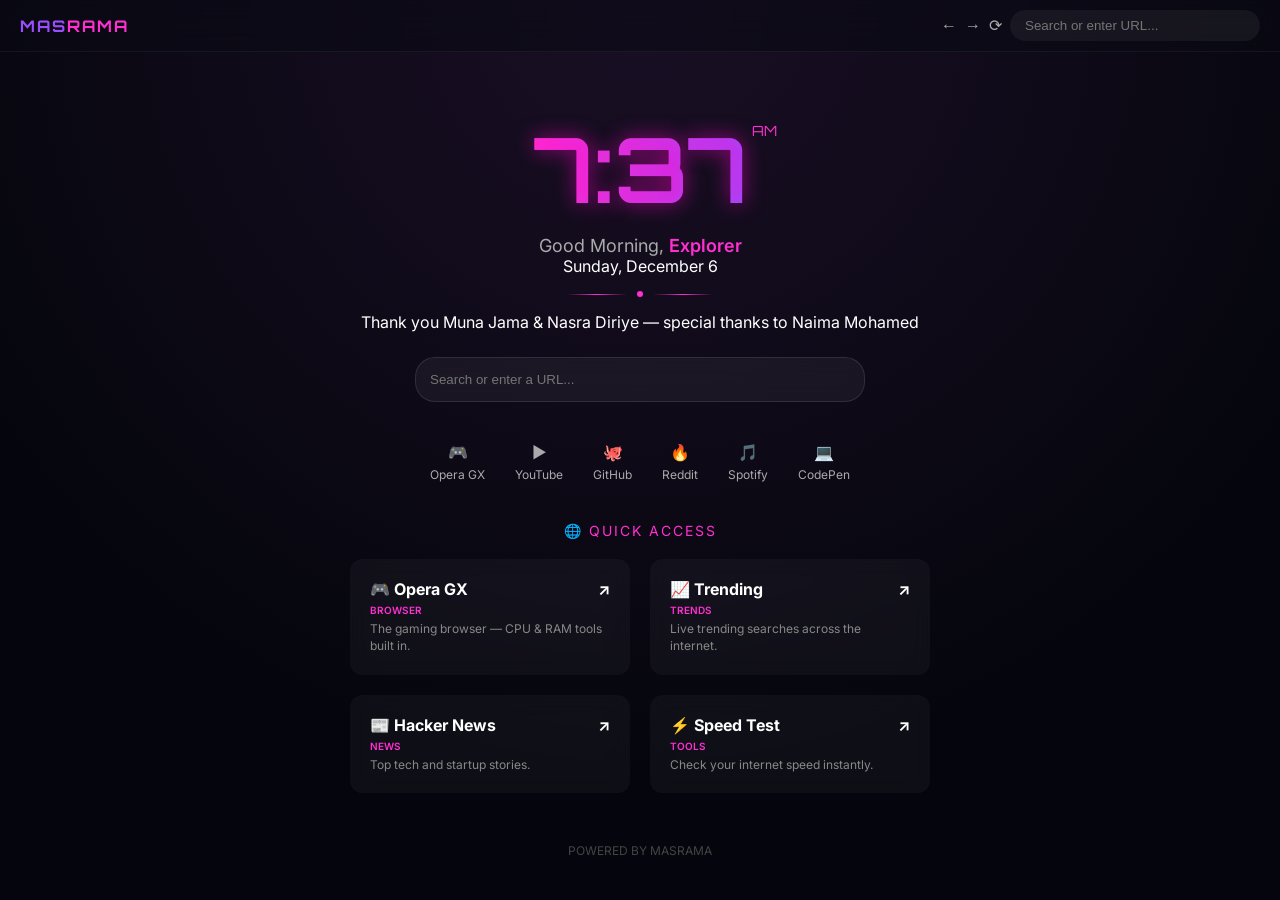
==== commit 2f7d57dc: "Update index.html" ====
--- a/index.html
+++ b/index.html
@@ -1,6 +1,7 @@
 <!DOCTYPE html>
-<html>
+<html lang="en">
 <head>
+  <meta charset="UTF-8">
   <title>Masrama</title>
   <link rel="stylesheet" href="style.css">
   <link rel="icon" href="assets/logo.png">
@@ -9,43 +10,61 @@
 <body>
 
 <div class="app">
+
   <div class="topbar">
-    <div class="logo" onclick="goHome()">MAS<span>RAMA</span></div>
+    <div class="logo" onclick="goHome()">
+      MAS<span>RAMA</span>
+    </div>
+
     <div class="tabs" id="tabs"></div>
+
     <div class="nav">
       <button class="navBtn" onclick="history.back()">←</button>
       <button class="navBtn" onclick="history.forward()">→</button>
-      <button class="navBtn" onclick="location.reload()">⟳</button>
+      <button class="navBtn" onclick="reloadFrame()">⟳</button>
       <input id="search" placeholder="Search or enter URL..." onkeydown="if(event.key==='Enter') go('search')">
     </div>
   </div>
   
   <div id="browserView" class="browserView" style="display:none;">
-    <iframe id="webFrame"></iframe>
+    <iframe id="webFrame" src=""></iframe>
   </div>
   
-  <div class="dashboard" id="mainDashboard">
+  <div class="dashboard" id="dashboard">
+
     <div class="timeBlock">
       <div class="timeWrap">
         <div class="time" id="time"></div>
         <div class="ampm" id="ampm"></div>
       </div>
-      <div class="greeting">Good Morning, <span>Explorer</span></div>
+      
+      <div class="greeting">
+        Good Morning, <span>Explorer</span>
+      </div>
+
       <div class="date" id="date"></div>
-      <div class="divider"><span></span><div class="dot"></div><span></span></div>
-      <div class="thanks">Thank you Muna Jama & Nasra Diriye — special thanks to Naima Mohamed</div>
+
+      <div class="divider">
+        <span></span>
+        <div class="dot"></div>
+        <span></span>
+      </div>
+
+      <div class="thanks">
+        Thank you Muna Jama & Nasra Diriye — special thanks to Naima Mohamed
+      </div>
     </div>
 
     <div class="searchBox">
-      <input id="centerSearch" placeholder="Search Google or enter a URL..." onkeydown="if(event.key==='Enter') go('centerSearch')">
+      <input id="centerSearch" placeholder="Search or enter a URL..." onkeydown="if(event.key==='Enter') go('centerSearch')">
     </div>
 
     <div class="apps">
       <div class="appItem" onclick="loadSite('https://www.opera.com/gx')">🎮<span>Opera GX</span></div>
-      <div class="appItem" onclick="loadSite('https://www.youtube.com')">▶<span>YouTube</span></div>
-      <div class="appItem" onclick="loadSite('https://www.github.com')">🐙<span>GitHub</span></div>
+      <div class="appItem" onclick="loadSite('https://www.youtube.com/embed')">▶<span>YouTube</span></div>
+      <div class="appItem" onclick="loadSite('https://github.com')">🐙<span>GitHub</span></div>
       <div class="appItem" onclick="loadSite('https://www.reddit.com')">🔥<span>Reddit</span></div>
-      <div class="appItem" onclick="loadSite('https://www.spotify.com')">🎵<span>Spotify</span></div>
+      <div class="appItem" onclick="loadSite('https://open.spotify.com/embed')">🎵<span>Spotify</span></div>
       <div class="appItem" onclick="loadSite('https://codepen.io')">💻<span>CodePen</span></div>
     </div>
 
@@ -53,22 +72,37 @@
       <div class="quickTitle">🌐 QUICK ACCESS</div>
       <div class="cards">
         <div class="card" onclick="loadSite('https://www.opera.com/gx')">
-          <div class="cardTop"><span>🎮 Opera GX</span><span class="open">↗</span></div>
+          <div class="cardTop">
+            <span>🎮 Opera GX</span>
+            <span class="open">↗</span>
+          </div>
           <div class="tag">BROWSER</div>
           <p>The gaming browser — CPU & RAM tools built in.</p>
         </div>
+
         <div class="card" onclick="loadSite('https://trends.google.com')">
-          <div class="cardTop"><span>📈 Trending</span><span class="open">↗</span></div>
+          <div class="cardTop">
+            <span>📈 Trending</span>
+            <span class="open">↗</span>
+          </div>
           <div class="tag">TRENDS</div>
           <p>Live trending searches across the internet.</p>
         </div>
+
         <div class="card" onclick="loadSite('https://news.ycombinator.com')">
-          <div class="cardTop"><span>📰 Hacker News</span><span class="open">↗</span></div>
+          <div class="cardTop">
+            <span>📰 Hacker News</span>
+            <span class="open">↗</span>
+          </div>
           <div class="tag">NEWS</div>
           <p>Top tech and startup stories.</p>
         </div>
+
         <div class="card" onclick="loadSite('https://www.speedtest.net')">
-          <div class="cardTop"><span>⚡ Speed Test</span><span class="open">↗</span></div>
+          <div class="cardTop">
+            <span>⚡ Speed Test</span>
+            <span class="open">↗</span>
+          </div>
           <div class="tag">TOOLS</div>
           <p>Check your internet speed instantly.</p>
         </div>
--- a/style.css
+++ b/style.css
@@ -1,144 +1,79 @@
-/* =========================
-   CORE STYLES
-========================= */
-* { 
-  margin: 0; 
-  padding: 0; 
-  box-sizing: border-box; 
-}
+* { margin: 0; padding: 0; box-sizing: border-box; }
 
 body {
   font-family: 'Inter', sans-serif;
   background: radial-gradient(circle at top, #1a0f25, #05060d 70%);
   color: #fff;
+  overflow-x: hidden;
   height: 100vh;
-  overflow: hidden; /* Keeps the site from scrolling weirdly */
 }
 
-/* =========================
-   TOP BAR (Navigation)
-========================= */
+/* TOP BAR */
 .topbar {
-  display: flex; 
-  align-items: center; 
-  justify-content: space-between;
-  padding: 10px 20px; 
-  background: rgba(10, 10, 20, 0.8);
-  backdrop-filter: blur(12px); 
-  border-bottom: 1px solid rgba(255,255,255,0.1);
-  position: relative;
-  z-index: 100;
+  display: flex; align-items: center; justify-content: space-between;
+  padding: 10px 20px; background: rgba(10, 10, 20, 0.6);
+  backdrop-filter: blur(12px); border-bottom: 1px solid rgba(255,255,255,0.05);
+  position: sticky; top: 0; z-index: 100;
 }
 
-.logo { 
-  font-family: 'Orbitron'; 
-  font-weight: 700; 
-  letter-spacing: 2px; 
-  color: #9b4dff; 
-  cursor: pointer; 
-}
+.logo { font-weight: 700; letter-spacing: 2px; color: #9b4dff; cursor: pointer; font-family: 'Orbitron'; }
 .logo span { color: #ff2fd1; }
 
-.nav { 
-  display: flex; 
-  align-items: center; 
-  gap: 10px; 
-  flex: 1; 
-  justify-content: flex-end; 
+.nav { display: flex; align-items: center; gap: 8px; flex: 1; justify-content: flex-end; }
+.nav input {
+  width: 250px; padding: 8px 15px; background: rgba(255,255,255,0.05);
+  border: none; border-radius: 20px; color: #fff; outline: none; transition: 0.3s;
+}
+.nav input:focus { box-shadow: 0 0 12px rgba(255,0,200,0.4); }
+.navBtn { background: transparent; border: none; color: #aaa; cursor: pointer; font-size: 16px; }
+
+/* BROWSER VIEW */
+.browserView {
+  position: fixed; top: 55px; left: 0; width: 100%; height: calc(100vh - 55px);
+  background: #000; z-index: 50;
+}
+#webFrame { width: 100%; height: 100%; border: none; }
+
+/* DASHBOARD */
+.dashboard { text-align: center; padding-top: 60px; transition: 0.3s; }
+
+.time {
+  font-family: 'Orbitron', sans-serif; font-size: 90px; font-weight: 700;
+  background: linear-gradient(90deg, #ff2fd1, #9b4dff);
+  -webkit-background-clip: text; -webkit-text-fill-color: transparent;
+  text-shadow: 0 0 20px rgba(255, 0, 200, 0.6);
 }
 
-.nav input {
-  width: 300px; 
-  padding: 8px 15px; 
-  border-radius: 20px;
-  border: none; 
-  background: rgba(255,255,255,0.1); 
-  color: #fff; 
-  outline: none;
-  transition: 0.3s;
+.timeWrap { position: relative; display: inline-block; }
+.ampm { position: absolute; top: 10px; right: -30px; font-size: 14px; color: #ff2fd1; font-family: 'Orbitron'; }
+
+.greeting { font-size: 18px; color: #aaa; margin-top: 10px; }
+.greeting span { color: #ff2fd1; font-weight: 600; }
+
+.divider { display: flex; align-items: center; justify-content: center; margin: 15px 0; gap: 10px; }
+.divider span { width: 60px; height: 1px; background: linear-gradient(90deg, transparent, #ff2fd1, transparent); }
+.dot { width: 6px; height: 6px; background: #ff2fd1; border-radius: 50%; }
+
+.searchBox input {
+  margin-top: 25px; width: 450px; padding: 14px; border-radius: 20px;
+  border: 1px solid rgba(255,255,255,0.1); background: rgba(255,255,255,0.05);
+  color: #fff; outline: none; backdrop-filter: blur(10px);
 }
 
-.nav input:focus {
-  background: rgba(255,255,255,0.2);
-  box-shadow: 0 0 10px rgba(255, 47, 209, 0.5);
+.apps { margin-top: 40px; display: flex; justify-content: center; gap: 30px; }
+.appItem { text-align: center; color: #aaa; cursor: pointer; transition: 0.2s; }
+.appItem span { display: block; font-size: 12px; margin-top: 5px; }
+.appItem:hover { color: #fff; transform: translateY(-3px); text-shadow: 0 0 10px #ff2fd1; }
+
+.quickTitle { color: #ff2fd1; margin: 40px 0 20px; font-size: 14px; letter-spacing: 2px; }
+.cards { display: grid; grid-template-columns: repeat(2, 280px); gap: 20px; justify-content: center; }
+.card {
+  padding: 20px; border-radius: 12px; background: rgba(255,255,255,0.04);
+  backdrop-filter: blur(10px); transition: 0.3s; text-align: left; cursor: pointer;
 }
+.card:hover { transform: translateY(-5px); box-shadow: 0 0 20px rgba(255,0,200,0.3); }
+.cardTop { display: flex; justify-content: space-between; font-weight: bold; }
+.tag { font-size: 10px; color: #ff2fd1; margin: 5px 0; font-weight: 600; }
+.card p { font-size: 12px; color: #888; line-height: 1.4; }
 
-.navBtn {
-  background: transparent;
-  border: none;
-  color: #aaa;
-  font-size: 18px;
-  cursor: pointer;
-}
-
-/* =========================
-   DASHBOARD (The Home Screen)
-======================== */
-.dashboard { 
-  text-align: center; 
-  padding-top: 80px; 
-  display: block; /* Shown by default */
-}
-
-.time { 
-  font-family: 'Orbitron'; 
-  font-size: 90px; 
-  background: linear-gradient(90deg, #ff2fd1, #9b4dff); 
-  -webkit-background-clip: text; 
-  -webkit-text-fill-color: transparent; 
-  font-weight: 700;
-}
-
-.searchBox input {
-  margin-top: 30px; 
-  width: 500px; 
-  padding: 15px 25px; 
-  border-radius: 30px;
-  border: 1px solid rgba(255,255,255,0.1); 
-  background: rgba(255,255,255,0.07); 
-  color: #fff; 
-  outline: none;
-  font-size: 16px;
-  backdrop-filter: blur(10px);
-}
-
-/* =========================
-   BROWSER VIEW (The Iframe)
-========================= */
-.browserView {
-  position: absolute; 
-  top: 60px; /* Sits right under the topbar */
-  left: 0; 
-  width: 100%; 
-  height: calc(100vh - 60px);
-  background: #000; 
-  z-index: 10;
-  display: none; /* Hidden until search is used */
-}
-
-#webFrame { 
-  width: 100%; 
-  height: 100%; 
-  border: none; 
-}
-
-/* =========================
-   APPS & CARDS
-========================= */
-.apps {
-  margin-top: 40px;
-  display: flex;
-  justify-content: center;
-  gap: 25px;
-}
-
-.appItem {
-  cursor: pointer;
-  transition: 0.3s;
-  color: #aaa;
-}
-
-.appItem:hover {
-  color: #ff2fd1;
-  transform: translateY(-5px);
-}
+.footer { margin-top: 50px; color: #444; font-size: 12px; padding-bottom: 20px; }
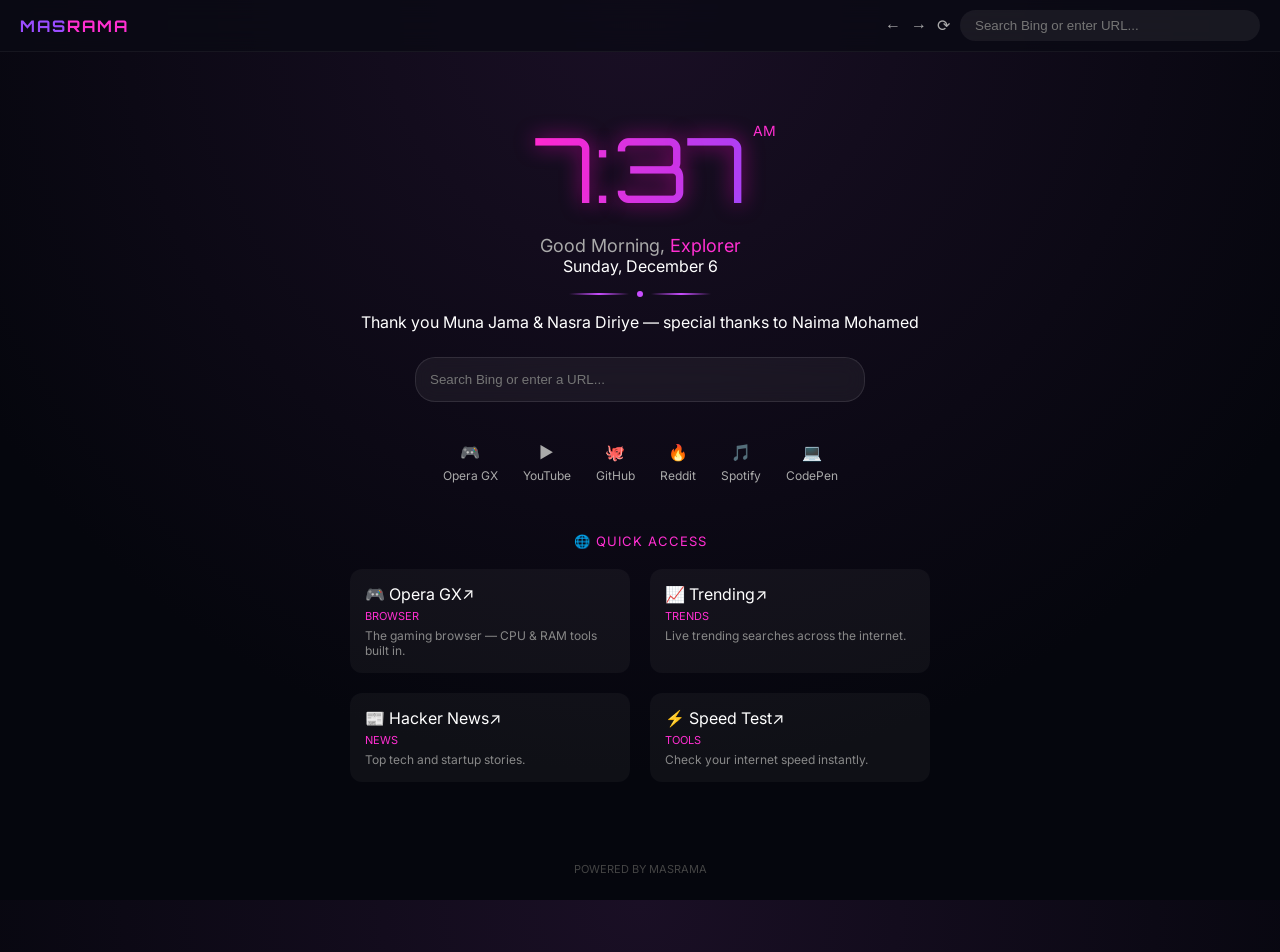
==== commit e930c7f6: "Update index.html" ====
--- a/index.html
+++ b/index.html
@@ -12,17 +12,13 @@
 <div class="app">
 
   <div class="topbar">
-    <div class="logo" onclick="goHome()">
-      MAS<span>RAMA</span>
-    </div>
-
+    <div class="logo" onclick="goHome()">MAS<span>RAMA</span></div>
     <div class="tabs" id="tabs"></div>
-
     <div class="nav">
       <button class="navBtn" onclick="history.back()">←</button>
       <button class="navBtn" onclick="history.forward()">→</button>
-      <button class="navBtn" onclick="reloadFrame()">⟳</button>
-      <input id="search" placeholder="Search or enter URL..." onkeydown="if(event.key==='Enter') go('search')">
+      <button class="navBtn" onclick="location.reload()">⟳</button>
+      <input id="search" placeholder="Search Bing or enter URL..." onkeydown="if(event.key==='Enter') go('search')">
     </div>
   </div>
   
@@ -37,34 +33,22 @@
         <div class="time" id="time"></div>
         <div class="ampm" id="ampm"></div>
       </div>
-      
-      <div class="greeting">
-        Good Morning, <span>Explorer</span>
-      </div>
-
+      <div class="greeting">Good Morning, <span>Explorer</span></div>
       <div class="date" id="date"></div>
-
-      <div class="divider">
-        <span></span>
-        <div class="dot"></div>
-        <span></span>
-      </div>
-
-      <div class="thanks">
-        Thank you Muna Jama & Nasra Diriye — special thanks to Naima Mohamed
-      </div>
+      <div class="divider"><span></span><div class="dot"></div><span></span></div>
+      <div class="thanks">Thank you Muna Jama & Nasra Diriye — special thanks to Naima Mohamed</div>
     </div>
 
     <div class="searchBox">
-      <input id="centerSearch" placeholder="Search or enter a URL..." onkeydown="if(event.key==='Enter') go('centerSearch')">
+      <input id="centerSearch" placeholder="Search Bing or enter a URL..." onkeydown="if(event.key==='Enter') go('centerSearch')">
     </div>
 
     <div class="apps">
       <div class="appItem" onclick="loadSite('https://www.opera.com/gx')">🎮<span>Opera GX</span></div>
-      <div class="appItem" onclick="loadSite('https://www.youtube.com/embed')">▶<span>YouTube</span></div>
+      <div class="appItem" onclick="loadSite('https://www.youtube.com/embed/tgbNymZ7vqY')">▶<span>YouTube</span></div>
       <div class="appItem" onclick="loadSite('https://github.com')">🐙<span>GitHub</span></div>
       <div class="appItem" onclick="loadSite('https://www.reddit.com')">🔥<span>Reddit</span></div>
-      <div class="appItem" onclick="loadSite('https://open.spotify.com/embed')">🎵<span>Spotify</span></div>
+      <div class="appItem" onclick="loadSite('https://open.spotify.com/embed/playlist/37i9dQZF1DXcBWIGoYBM3M')">🎵<span>Spotify</span></div>
       <div class="appItem" onclick="loadSite('https://codepen.io')">💻<span>CodePen</span></div>
     </div>
 
@@ -72,37 +56,22 @@
       <div class="quickTitle">🌐 QUICK ACCESS</div>
       <div class="cards">
         <div class="card" onclick="loadSite('https://www.opera.com/gx')">
-          <div class="cardTop">
-            <span>🎮 Opera GX</span>
-            <span class="open">↗</span>
-          </div>
+          <div class="cardTop"><span>🎮 Opera GX</span><span class="open">↗</span></div>
           <div class="tag">BROWSER</div>
           <p>The gaming browser — CPU & RAM tools built in.</p>
         </div>
-
-        <div class="card" onclick="loadSite('https://trends.google.com')">
-          <div class="cardTop">
-            <span>📈 Trending</span>
-            <span class="open">↗</span>
-          </div>
+        <div class="card" onclick="loadSite('https://www.bing.com/trending')">
+          <div class="cardTop"><span>📈 Trending</span><span class="open">↗</span></div>
           <div class="tag">TRENDS</div>
           <p>Live trending searches across the internet.</p>
         </div>
-
         <div class="card" onclick="loadSite('https://news.ycombinator.com')">
-          <div class="cardTop">
-            <span>📰 Hacker News</span>
-            <span class="open">↗</span>
-          </div>
+          <div class="cardTop"><span>📰 Hacker News</span><span class="open">↗</span></div>
           <div class="tag">NEWS</div>
           <p>Top tech and startup stories.</p>
         </div>
-
         <div class="card" onclick="loadSite('https://www.speedtest.net')">
-          <div class="cardTop">
-            <span>⚡ Speed Test</span>
-            <span class="open">↗</span>
-          </div>
+          <div class="cardTop"><span>⚡ Speed Test</span><span class="open">↗</span></div>
           <div class="tag">TOOLS</div>
           <p>Check your internet speed instantly.</p>
         </div>
@@ -111,6 +80,7 @@
 
     <div class="footer">POWERED BY MASRAMA</div>
   </div>
+
 </div>
 
 <script src="main.js"></script>
--- a/style.css
+++ b/style.css
@@ -4,76 +4,76 @@
   font-family: 'Inter', sans-serif;
   background: radial-gradient(circle at top, #1a0f25, #05060d 70%);
   color: #fff;
-  overflow-x: hidden;
+  overflow: hidden;
   height: 100vh;
 }
 
 /* TOP BAR */
 .topbar {
   display: flex; align-items: center; justify-content: space-between;
-  padding: 10px 20px; background: rgba(10, 10, 20, 0.6);
+  padding: 10px 20px; background: rgba(10, 10, 20, 0.8);
   backdrop-filter: blur(12px); border-bottom: 1px solid rgba(255,255,255,0.05);
-  position: sticky; top: 0; z-index: 100;
+  z-index: 1000; position: relative;
 }
 
-.logo { font-weight: 700; letter-spacing: 2px; color: #9b4dff; cursor: pointer; font-family: 'Orbitron'; }
+.logo { font-family: 'Orbitron'; font-weight: 700; letter-spacing: 2px; color: #9b4dff; cursor: pointer; }
 .logo span { color: #ff2fd1; }
 
-.nav { display: flex; align-items: center; gap: 8px; flex: 1; justify-content: flex-end; }
+.nav { display: flex; align-items: center; gap: 10px; flex: 1; justify-content: flex-end; }
 .nav input {
-  width: 250px; padding: 8px 15px; background: rgba(255,255,255,0.05);
-  border: none; border-radius: 20px; color: #fff; outline: none; transition: 0.3s;
+  width: 300px; padding: 8px 15px; border-radius: 20px; border: none;
+  background: rgba(255,255,255,0.06); color: #fff; outline: none;
 }
-.nav input:focus { box-shadow: 0 0 12px rgba(255,0,200,0.4); }
+
 .navBtn { background: transparent; border: none; color: #aaa; cursor: pointer; font-size: 16px; }
+.navBtn:hover { color: #fff; }
 
-/* BROWSER VIEW */
+/* BROWSER VIEW (The Window) */
 .browserView {
-  position: fixed; top: 55px; left: 0; width: 100%; height: calc(100vh - 55px);
-  background: #000; z-index: 50;
+  position: fixed; top: 58px; left: 0; width: 100%; height: calc(100vh - 58px);
+  background: #000; z-index: 100;
 }
-#webFrame { width: 100%; height: 100%; border: none; }
+#webFrame { width: 100%; height: 100%; border: none; background: white; }
 
 /* DASHBOARD */
-.dashboard { text-align: center; padding-top: 60px; transition: 0.3s; }
+.dashboard { text-align: center; padding-top: 60px; height: 100vh; overflow-y: auto; }
 
 .time {
-  font-family: 'Orbitron', sans-serif; font-size: 90px; font-weight: 700;
+  font-family: 'Orbitron', sans-serif; font-size: 90px;
   background: linear-gradient(90deg, #ff2fd1, #9b4dff);
   -webkit-background-clip: text; -webkit-text-fill-color: transparent;
   text-shadow: 0 0 20px rgba(255, 0, 200, 0.6);
 }
 
 .timeWrap { position: relative; display: inline-block; }
-.ampm { position: absolute; top: 10px; right: -30px; font-size: 14px; color: #ff2fd1; font-family: 'Orbitron'; }
+.ampm { position: absolute; top: 10px; right: -30px; font-size: 14px; color: #ff2fd1; }
 
 .greeting { font-size: 18px; color: #aaa; margin-top: 10px; }
-.greeting span { color: #ff2fd1; font-weight: 600; }
+.greeting span { color: #ff2fd1; }
 
-.divider { display: flex; align-items: center; justify-content: center; margin: 15px 0; gap: 10px; }
-.divider span { width: 60px; height: 1px; background: linear-gradient(90deg, transparent, #ff2fd1, transparent); }
-.dot { width: 6px; height: 6px; background: #ff2fd1; border-radius: 50%; }
+.divider { display: flex; align-items: center; justify-content: center; margin: 15px 0; gap: 8px; }
+.divider span { width: 60px; height: 2px; background: linear-gradient(90deg, transparent, #c84dff, transparent); }
+.dot { width: 6px; height: 6px; background: #c84dff; border-radius: 50%; }
 
 .searchBox input {
   margin-top: 25px; width: 450px; padding: 14px; border-radius: 20px;
-  border: 1px solid rgba(255,255,255,0.1); background: rgba(255,255,255,0.05);
-  color: #fff; outline: none; backdrop-filter: blur(10px);
+  border: none; background: rgba(255,255,255,0.05); color: #fff;
+  outline: none; backdrop-filter: blur(10px); border: 1px solid rgba(255,255,255,0.1);
 }
 
-.apps { margin-top: 40px; display: flex; justify-content: center; gap: 30px; }
-.appItem { text-align: center; color: #aaa; cursor: pointer; transition: 0.2s; }
-.appItem span { display: block; font-size: 12px; margin-top: 5px; }
-.appItem:hover { color: #fff; transform: translateY(-3px); text-shadow: 0 0 10px #ff2fd1; }
+.apps { margin-top: 40px; display: flex; justify-content: center; gap: 25px; }
+.appItem { text-align: center; color: #aaa; cursor: pointer; transition: 0.25s; }
+.appItem span { display: block; margin-top: 6px; font-size: 12px; }
+.appItem:hover { color: #fff; transform: translateY(-3px); }
 
-.quickTitle { color: #ff2fd1; margin: 40px 0 20px; font-size: 14px; letter-spacing: 2px; }
+.quick { margin-top: 50px; padding-bottom: 50px; }
+.quickTitle { color: #ff2fd1; margin-bottom: 20px; font-size: 13px; letter-spacing: 1px; }
 .cards { display: grid; grid-template-columns: repeat(2, 280px); gap: 20px; justify-content: center; }
 .card {
-  padding: 20px; border-radius: 12px; background: rgba(255,255,255,0.04);
-  backdrop-filter: blur(10px); transition: 0.3s; text-align: left; cursor: pointer;
+  padding: 15px; border-radius: 12px; background: rgba(255,255,255,0.04);
+  text-align: left; transition: 0.3s; cursor: pointer;
 }
-.card:hover { transform: translateY(-5px); box-shadow: 0 0 20px rgba(255,0,200,0.3); }
-.cardTop { display: flex; justify-content: space-between; font-weight: bold; }
-.tag { font-size: 10px; color: #ff2fd1; margin: 5px 0; font-weight: 600; }
-.card p { font-size: 12px; color: #888; line-height: 1.4; }
-
-.footer { margin-top: 50px; color: #444; font-size: 12px; padding-bottom: 20px; }
+.card:hover { transform: translateY(-5px); background: rgba(255,255,255,0.08); }
+.tag { font-size: 11px; color: #ff2fd1; margin: 5px 0; }
+.card p { font-size: 12px; color: #888; }
+.footer { color: #444; font-size: 11px; margin-top: 30px; }
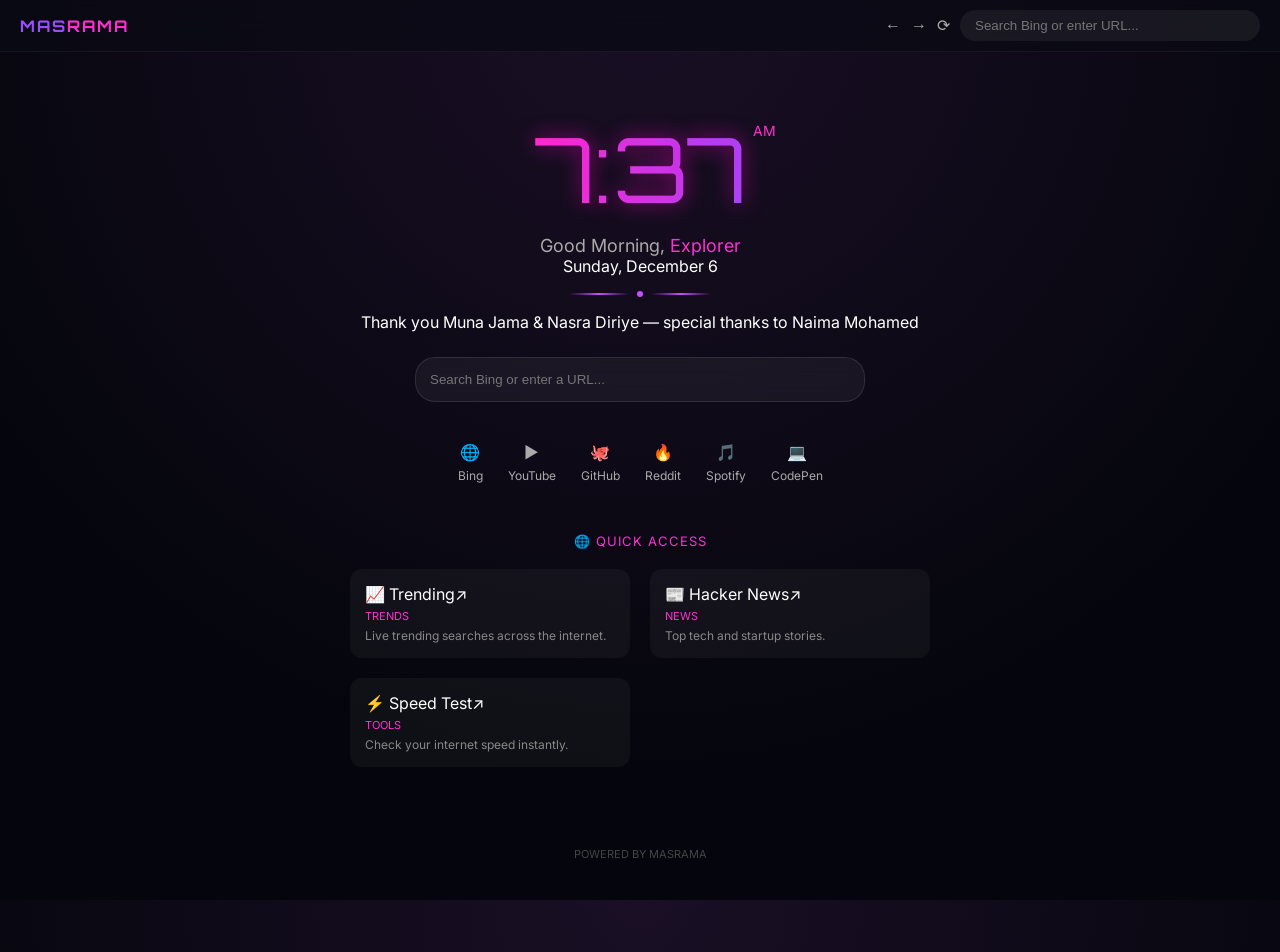
==== commit b497366f: "Update index.html" ====
--- a/index.html
+++ b/index.html
@@ -23,7 +23,10 @@
   </div>
   
   <div id="browserView" class="browserView" style="display:none;">
-    <iframe id="webFrame" src=""></iframe>
+    <iframe id="webFrame" 
+            sandbox="allow-forms allow-scripts allow-same-origin allow-popups allow-presentation" 
+            allow="autoplay; encrypted-media; fullscreen"
+            src=""></iframe>
   </div>
   
   <div class="dashboard" id="dashboard">
@@ -44,8 +47,8 @@
     </div>
 
     <div class="apps">
-      <div class="appItem" onclick="loadSite('https://www.opera.com/gx')">🎮<span>Opera GX</span></div>
-      <div class="appItem" onclick="loadSite('https://www.youtube.com/embed/tgbNymZ7vqY')">▶<span>YouTube</span></div>
+      <div class="appItem" onclick="loadSite('https://www.bing.com')">🌐<span>Bing</span></div>
+      <div class="appItem" onclick="loadSite('https://www.youtube.com/embed')">▶<span>YouTube</span></div>
       <div class="appItem" onclick="loadSite('https://github.com')">🐙<span>GitHub</span></div>
       <div class="appItem" onclick="loadSite('https://www.reddit.com')">🔥<span>Reddit</span></div>
       <div class="appItem" onclick="loadSite('https://open.spotify.com/embed/playlist/37i9dQZF1DXcBWIGoYBM3M')">🎵<span>Spotify</span></div>
@@ -55,11 +58,6 @@
     <div class="quick">
       <div class="quickTitle">🌐 QUICK ACCESS</div>
       <div class="cards">
-        <div class="card" onclick="loadSite('https://www.opera.com/gx')">
-          <div class="cardTop"><span>🎮 Opera GX</span><span class="open">↗</span></div>
-          <div class="tag">BROWSER</div>
-          <p>The gaming browser — CPU & RAM tools built in.</p>
-        </div>
         <div class="card" onclick="loadSite('https://www.bing.com/trending')">
           <div class="cardTop"><span>📈 Trending</span><span class="open">↗</span></div>
           <div class="tag">TRENDS</div>
--- a/style.css
+++ b/style.css
@@ -24,41 +24,35 @@
   width: 300px; padding: 8px 15px; border-radius: 20px; border: none;
   background: rgba(255,255,255,0.06); color: #fff; outline: none;
 }
-
 .navBtn { background: transparent; border: none; color: #aaa; cursor: pointer; font-size: 16px; }
-.navBtn:hover { color: #fff; }
 
 /* BROWSER VIEW (The Window) */
 .browserView {
   position: fixed; top: 58px; left: 0; width: 100%; height: calc(100vh - 58px);
-  background: #000; z-index: 100;
+  background: #000; z-index: 100; display: none;
 }
 #webFrame { width: 100%; height: 100%; border: none; background: white; }
 
 /* DASHBOARD */
 .dashboard { text-align: center; padding-top: 60px; height: 100vh; overflow-y: auto; }
-
 .time {
   font-family: 'Orbitron', sans-serif; font-size: 90px;
   background: linear-gradient(90deg, #ff2fd1, #9b4dff);
   -webkit-background-clip: text; -webkit-text-fill-color: transparent;
   text-shadow: 0 0 20px rgba(255, 0, 200, 0.6);
 }
-
 .timeWrap { position: relative; display: inline-block; }
 .ampm { position: absolute; top: 10px; right: -30px; font-size: 14px; color: #ff2fd1; }
-
 .greeting { font-size: 18px; color: #aaa; margin-top: 10px; }
 .greeting span { color: #ff2fd1; }
-
 .divider { display: flex; align-items: center; justify-content: center; margin: 15px 0; gap: 8px; }
 .divider span { width: 60px; height: 2px; background: linear-gradient(90deg, transparent, #c84dff, transparent); }
 .dot { width: 6px; height: 6px; background: #c84dff; border-radius: 50%; }
 
 .searchBox input {
   margin-top: 25px; width: 450px; padding: 14px; border-radius: 20px;
-  border: none; background: rgba(255,255,255,0.05); color: #fff;
-  outline: none; backdrop-filter: blur(10px); border: 1px solid rgba(255,255,255,0.1);
+  border: 1px solid rgba(255,255,255,0.1); background: rgba(255,255,255,0.05); 
+  color: #fff; outline: none; backdrop-filter: blur(10px);
 }
 
 .apps { margin-top: 40px; display: flex; justify-content: center; gap: 25px; }
